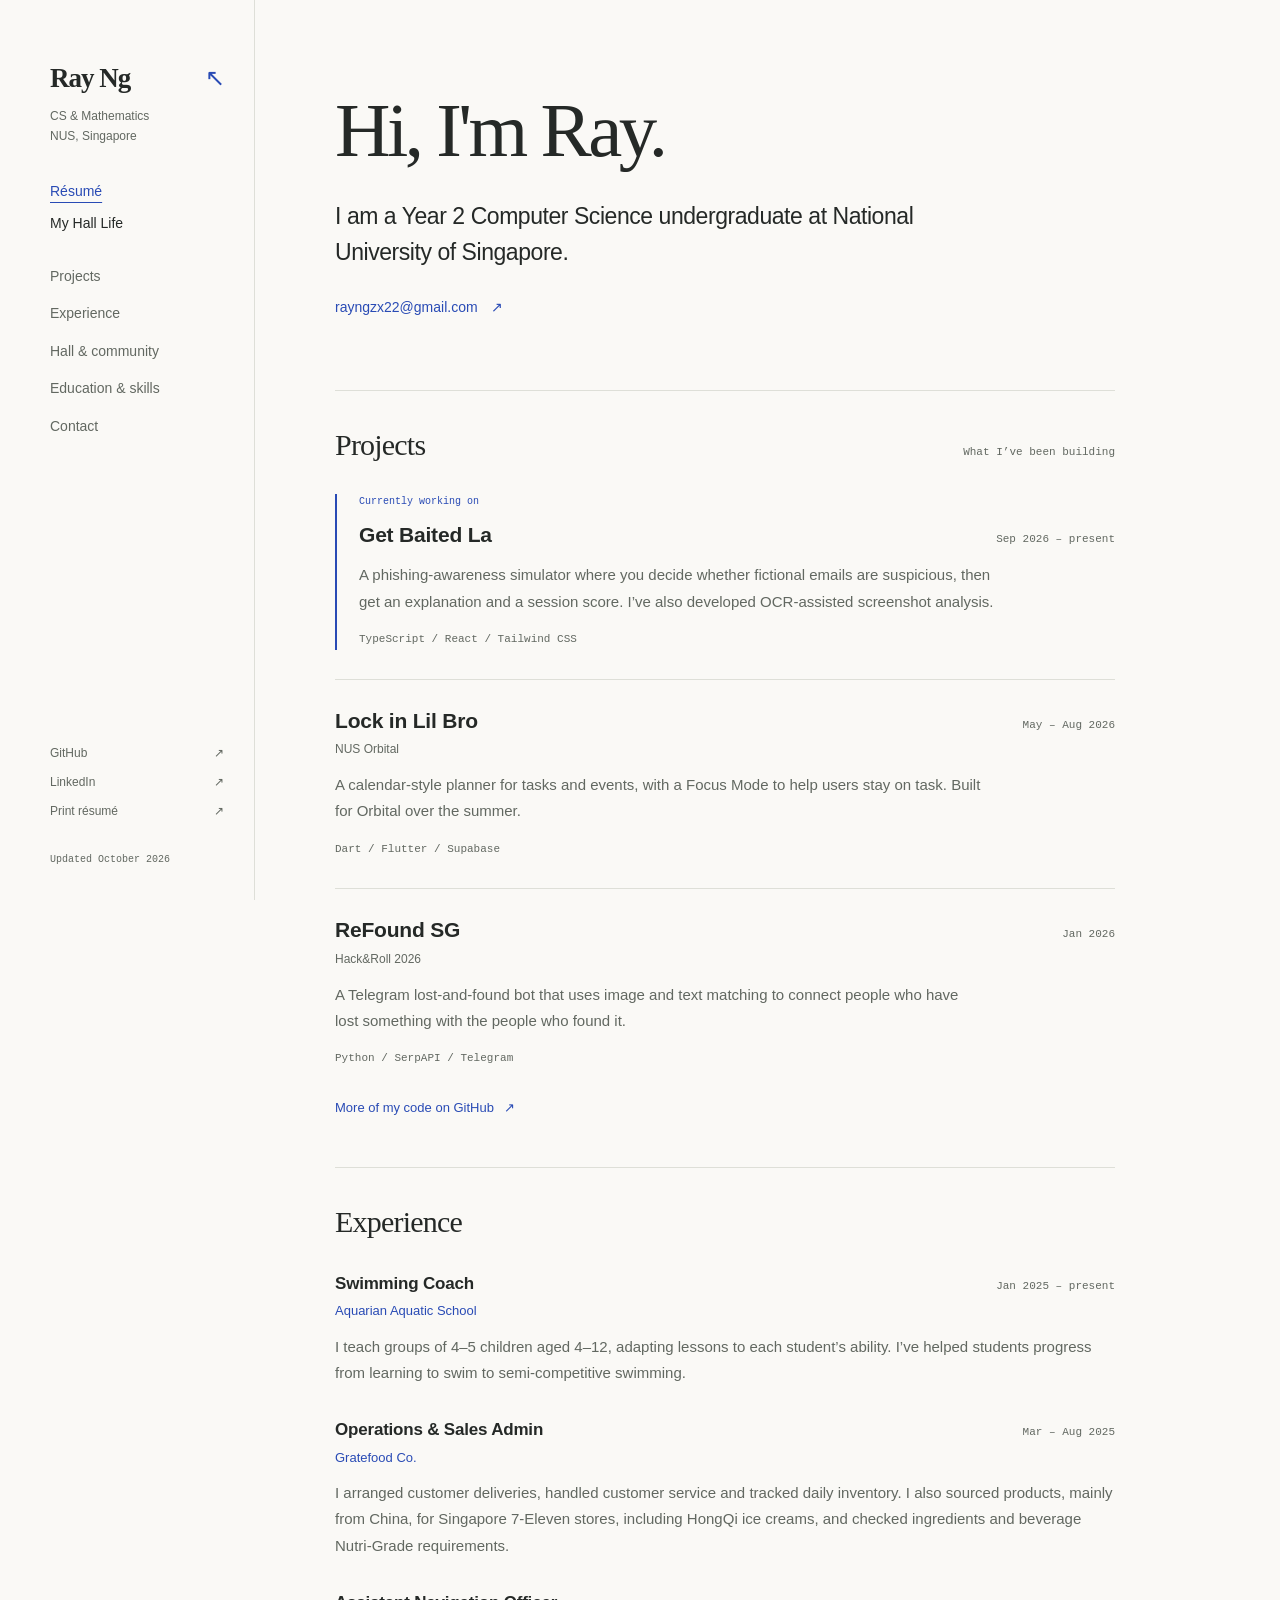
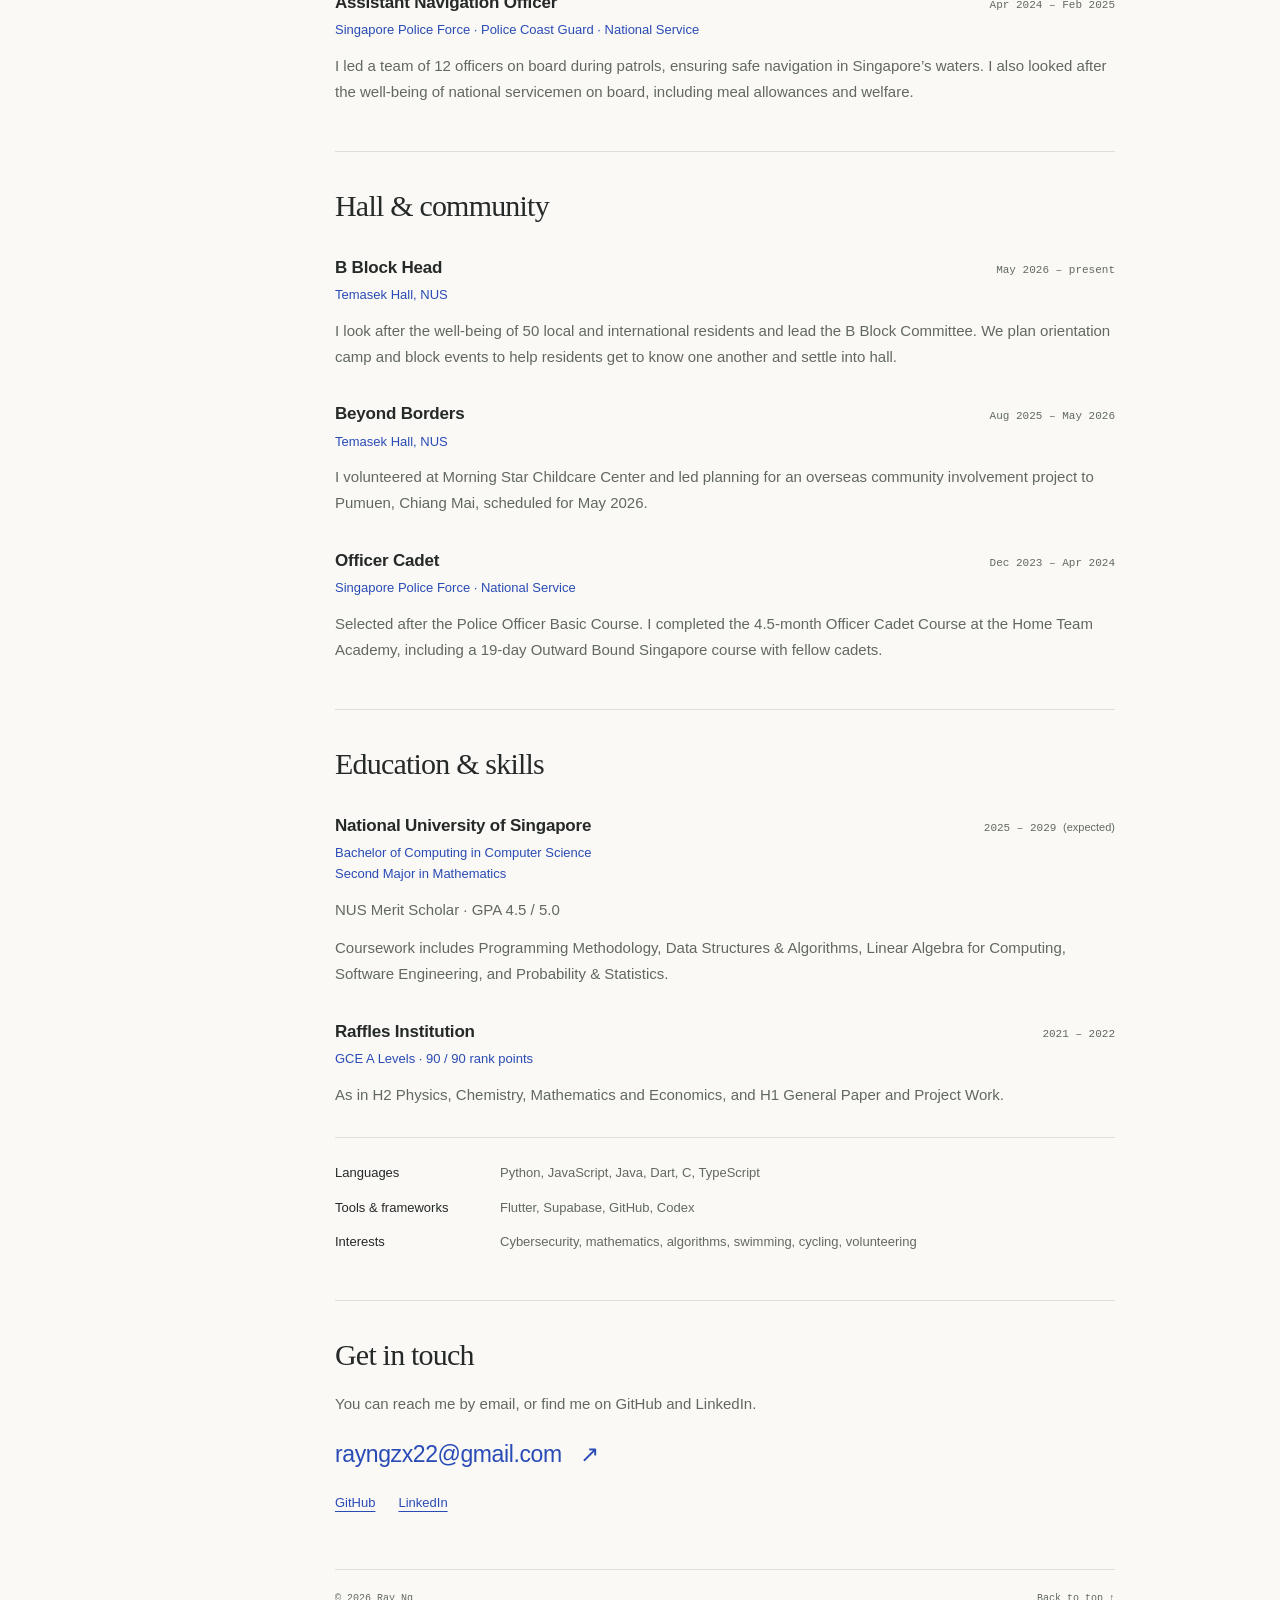
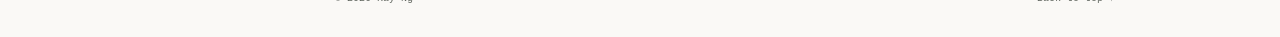
==== index.html @ e67c75c9 "Add My Hall Life photo album and page navigation" ====
<!doctype html>
<html lang="en-SG">
<head>
  <meta charset="utf-8">
  <meta name="viewport" content="width=device-width, initial-scale=1">
  <meta name="theme-color" content="#faf9f6">
  <meta name="description" content="Ray Ng, Year 2 Computer Science undergraduate at National University of Singapore. Projects, experience, and education.">
  <meta property="og:title" content="Ray Ng">
  <meta property="og:description" content="Year 2 Computer Science undergraduate at National University of Singapore. Projects, experience, and education.">
  <meta property="og:type" content="website">
  <meta property="og:url" content="https://rayyngg.github.io/">
  <link rel="canonical" href="https://rayyngg.github.io/">
  <title>Ray Ng</title>
  <link rel="icon" href="assets/favicon.svg" type="image/svg+xml">
  <link rel="stylesheet" href="styles.css">
  <script src="script.js" defer></script>
</head>
<body id="top">
  <a class="skip-link" href="#main">Skip to content</a>
  <div class="site-layout">
    <header class="sidebar">
      <a class="wordmark" href="#top" aria-label="Ray Ng, back to top">Ray Ng<span aria-hidden="true">↖</span></a>
      <p class="sidebar-note">CS & Mathematics<br>NUS, Singapore</p>
      <nav class="view-tabs" aria-label="Page navigation">
        <a href="index.html" aria-current="page">Résumé</a>
        <a href="hall-life.html">My Hall Life</a>
      </nav>
      <nav aria-label="Résumé sections">
        <a href="#projects">Projects</a>
        <a href="#experience">Experience</a>
        <a href="#community">Hall & community</a>
        <a href="#education">Education & skills</a>
        <a href="#contact">Contact</a>
      </nav>
      <div class="sidebar-bottom">
        <a href="https://github.com/rayyngg">GitHub <span aria-hidden="true">↗</span></a>
        <a href="https://www.linkedin.com/in/rayngg">LinkedIn <span aria-hidden="true">↗</span></a>
        <button type="button" class="print-button" hidden>Print résumé <span aria-hidden="true">↗</span></button>
        <p>Updated October 2026</p>
      </div>
    </header>

    <main id="main">
      <section class="intro" aria-labelledby="intro-title">
        <h1 id="intro-title">Hi, I'm Ray.</h1>
        <p class="intro-lead">I am a Year 2 Computer Science undergraduate at National University of Singapore.</p>
        <a class="intro-contact" href="mailto:rayngzx22@gmail.com">rayngzx22@gmail.com <span aria-hidden="true">↗</span></a>
      </section>

      <section id="projects" class="section" aria-labelledby="projects-title">
        <div class="section-heading"><h2 id="projects-title">Projects</h2><span class="margin-note">What I’ve been building</span></div>
        <article id="get-baited-la" class="project featured-project">
          <p class="project-status">Currently working on</p>
          <div class="item-heading"><h3>Get Baited La</h3><p class="date">Sep 2026 – present</p></div>
          <p>A phishing-awareness simulator where you decide whether fictional emails are suspicious, then get an explanation and a session score. I’ve also developed OCR-assisted screenshot analysis.</p>
          <p class="tools">TypeScript / React / Tailwind CSS</p>
        </article>
        <article class="project">
          <div class="item-heading"><h3>Lock in Lil Bro</h3><p class="date">May – Aug 2026</p></div>
          <p class="context">NUS Orbital</p>
          <p>A calendar-style planner for tasks and events, with a Focus Mode to help users stay on task. Built for Orbital over the summer.</p>
          <p class="tools">Dart / Flutter / Supabase</p>
        </article>
        <article class="project">
          <div class="item-heading"><h3>ReFound SG</h3><p class="date">Jan 2026</p></div>
          <p class="context">Hack&Roll 2026</p>
          <p>A Telegram lost-and-found bot that uses image and text matching to connect people who have lost something with the people who found it.</p>
          <p class="tools">Python / SerpAPI / Telegram</p>
        </article>
        <a class="section-link" href="https://github.com/rayyngg">More of my code on GitHub <span aria-hidden="true">↗</span></a>
      </section>

      <section id="experience" class="section" aria-labelledby="experience-title">
        <div class="section-heading"><h2 id="experience-title">Experience</h2></div>
        <article class="entry">
          <div class="item-heading"><h3>Swimming Coach</h3><p class="date">Jan 2025 – present</p></div>
          <p class="organisation">Aquarian Aquatic School</p>
          <p>I teach groups of 4–5 children aged 4–12, adapting lessons to each student’s ability. I’ve helped students progress from learning to swim to semi-competitive swimming.</p>
        </article>
        <article class="entry">
          <div class="item-heading"><h3>Operations & Sales Admin</h3><p class="date">Mar – Aug 2025</p></div>
          <p class="organisation">Gratefood Co.</p>
          <p>I arranged customer deliveries, handled customer service and tracked daily inventory. I also sourced products, mainly from China, for Singapore 7-Eleven stores, including HongQi ice creams, and checked ingredients and beverage Nutri-Grade requirements.</p>
        </article>
        <article class="entry">
          <div class="item-heading"><h3>Assistant Navigation Officer</h3><p class="date">Apr 2024 – Feb 2025</p></div>
          <p class="organisation">Singapore Police Force · Police Coast Guard · National Service</p>
          <p>I led a team of 12 officers on board during patrols, ensuring safe navigation in Singapore’s waters. I also looked after the well-being of national servicemen on board, including meal allowances and welfare.</p>
        </article>
      </section>

      <section id="community" class="section" aria-labelledby="community-title">
        <div class="section-heading"><h2 id="community-title">Hall & community</h2></div>
        <article class="entry">
          <div class="item-heading"><h3>B Block Head</h3><p class="date">May 2026 – present</p></div>
          <p class="organisation">Temasek Hall, NUS</p>
          <p>I look after the well-being of 50 local and international residents and lead the B Block Committee. We plan orientation camp and block events to help residents get to know one another and settle into hall.</p>
        </article>
        <article class="entry">
          <div class="item-heading"><h3>Beyond Borders</h3><p class="date">Aug 2025 – May 2026</p></div>
          <p class="organisation">Temasek Hall, NUS</p>
          <p>I volunteered at Morning Star Childcare Center and led planning for an overseas community involvement project to Pumuen, Chiang Mai, scheduled for May 2026.</p>
        </article>
        <article class="entry">
          <div class="item-heading"><h3>Officer Cadet</h3><p class="date">Dec 2023 – Apr 2024</p></div>
          <p class="organisation">Singapore Police Force · National Service</p>
          <p>Selected after the Police Officer Basic Course. I completed the 4.5-month Officer Cadet Course at the Home Team Academy, including a 19-day Outward Bound Singapore course with fellow cadets.</p>
        </article>
      </section>

      <section id="education" class="section" aria-labelledby="education-title">
        <div class="section-heading"><h2 id="education-title">Education & skills</h2></div>
        <article class="entry">
          <div class="item-heading"><h3>National University of Singapore</h3><p class="date">2025 – 2029 <span class="expected">(expected)</span></p></div>
          <p class="organisation">Bachelor of Computing in Computer Science<br>Second Major in Mathematics</p>
          <p>NUS Merit Scholar · GPA 4.5 / 5.0</p>
          <p class="coursework">Coursework includes Programming Methodology, Data Structures & Algorithms, Linear Algebra for Computing, Software Engineering, and Probability & Statistics.</p>
        </article>
        <article class="entry">
          <div class="item-heading"><h3>Raffles Institution</h3><p class="date">2021 – 2022</p></div>
          <p class="organisation">GCE A Levels · 90 / 90 rank points</p>
          <p>As in H2 Physics, Chemistry, Mathematics and Economics, and H1 General Paper and Project Work.</p>
        </article>
        <dl class="skills">
          <div><dt>Languages</dt><dd>Python, JavaScript, Java, Dart, C, TypeScript</dd></div>
          <div><dt>Tools & frameworks</dt><dd>Flutter, Supabase, GitHub, Codex</dd></div>
          <div><dt>Interests</dt><dd>Cybersecurity, mathematics, algorithms, swimming, cycling, volunteering</dd></div>
        </dl>
      </section>

      <section id="contact" class="section contact" aria-labelledby="contact-title">
        <h2 id="contact-title">Get in touch</h2>
        <p>You can reach me by email, or find me on GitHub and LinkedIn.</p>
        <a class="contact-email" href="mailto:rayngzx22@gmail.com">rayngzx22@gmail.com <span aria-hidden="true">↗</span></a>
        <div class="contact-links"><a href="https://github.com/rayyngg">GitHub</a><a href="https://www.linkedin.com/in/rayngg">LinkedIn</a></div>
      </section>
      <footer class="site-footer"><span>© 2026 Ray Ng</span><a href="#top">Back to top ↑</a></footer>
    </main>
  </div>
</body>
</html>
---- styles.css ----
:root {
  --paper: #faf9f6;
  --ink: #252927;
  --muted: #626861;
  --blue: #294bb5;
  --line: #dedfd8;
  --serif: Georgia, 'Times New Roman', serif;
  --sans: 'Segoe UI', Arial, sans-serif;
  --mono: Consolas, 'Courier New', monospace;
}

* { box-sizing: border-box; }
html { scroll-behavior: smooth; scroll-padding-top: 32px; }
body { margin: 0; background: var(--paper); color: var(--ink); font: 16px/1.75 var(--sans); -webkit-font-smoothing: antialiased; }
::selection { background: #dbe3fa; }
a { color: var(--blue); text-underline-offset: 4px; text-decoration-thickness: 1px; }
a:hover { text-decoration: underline; }
a:focus-visible, button:focus-visible { outline: 2px solid var(--blue); outline-offset: 5px; }
button { font: inherit; cursor: pointer; }
h1, h2, h3, p { margin: 0; }
p { color: var(--muted); }
.site-layout { width: min(1180px, calc(100% - 96px)); margin: 0 auto; display: grid; grid-template-columns: 205px minmax(0, 1fr); gap: 80px; }
.sidebar { position: sticky; top: 0; align-self: start; height: 100vh; min-height: 620px; padding: 62px 30px 32px 0; border-right: 1px solid var(--line); display: flex; flex-direction: column; }
.wordmark { display: flex; align-items: center; justify-content: space-between; color: var(--ink); font: 700 27px/1.2 var(--serif); letter-spacing: -1px; text-decoration: none; }
.wordmark span { font: 24px var(--sans); color: var(--blue); }
.sidebar-note { font-size: 12px; line-height: 1.65; margin-top: 13px; }
nav { display: grid; gap: 13px; margin-top: 57px; }
nav a { width: fit-content; font-size: 14px; color: var(--muted); text-decoration: none; }
nav a:hover { color: var(--blue); }
.view-tabs { margin-top: 32px; gap: 8px; }
.view-tabs a { color: var(--ink); }
.view-tabs a[aria-current="page"] { color: var(--blue); text-decoration: underline; text-underline-offset: 6px; }
.view-tabs + nav { margin-top: 28px; }
.sidebar-bottom { margin-top: auto; padding-top: 40px; display: grid; gap: 8px; }
.sidebar-bottom a, .print-button { display: flex; justify-content: space-between; width: 100%; text-align: left; font-size: 12px; color: var(--muted); text-decoration: none; }
.sidebar-bottom a:hover, .print-button:hover { color: var(--blue); }
.print-button { background: none; border: 0; padding: 0; line-height: inherit; }
.print-button[hidden] { display: none; }
.sidebar-bottom p { margin-top: 22px; font: 10px/1.6 var(--mono); }
main { min-width: 0; max-width: 780px; }
.intro { padding: 65px 0 69px; }
.intro-label { font: 11px/1.6 var(--mono); color: var(--muted); letter-spacing: .4px; }
h1 { font: 400 clamp(54px, 6vw, 78px)/1.12 var(--serif); letter-spacing: -3.5px; margin: 23px 0 25px; }
.intro-lead { color: var(--ink); font-size: 23px; line-height: 1.55; letter-spacing: -.45px; max-width: 650px; }
.intro > p:not(.intro-label):not(.intro-lead) { max-width: 610px; margin-top: 18px; }
.intro-contact { display: inline-block; margin-top: 25px; font-size: 14px; text-decoration: none; }
.intro-contact span { margin-left: 9px; }
.section { border-top: 1px solid var(--line); padding: 35px 0 46px; }
.section-heading { display: flex; align-items: baseline; justify-content: space-between; gap: 20px; margin-bottom: 30px; }
h2 { font: 400 30px/1.25 var(--serif); letter-spacing: -.8px; }
.margin-note { font: 11px/1.6 var(--mono); color: var(--muted); }
h3 { font-size: 17px; font-weight: 600; line-height: 1.5; letter-spacing: -.2px; }
.item-heading { display: flex; justify-content: space-between; align-items: baseline; gap: 12px 24px; }
.date { flex-shrink: 0; font: 11px/1.7 var(--mono); color: var(--muted); }
.project + .project { margin-top: 29px; padding-top: 25px; border-top: 1px solid var(--line); }
.project h3 { font-size: 21px; }
.project > p:not(.context):not(.tools):not(.project-status) { font-size: 15px; margin-top: 12px; max-width: 650px; }
.featured-project { border-left: 2px solid var(--blue); padding-left: 22px; }
.project-status { color: var(--blue); font: 10px/1.6 var(--mono); margin-bottom: 9px; }
.context { font-size: 12px; margin-top: 3px; }
.tools { margin-top: 15px; font: 11px/1.8 var(--mono); color: var(--muted); }
.section-link { display: inline-block; font-size: 13px; margin-top: 28px; text-decoration: none; }
.section-link span { margin-left: 6px; }
.entry + .entry { margin-top: 31px; }
.organisation { font-size: 13px; color: var(--blue); margin-top: 4px; line-height: 1.65; }
.entry > p:not(.organisation) { margin-top: 12px; font-size: 15px; }
.entry .coursework { font-size: 13px; }
.expected { font-family: var(--sans); }
.skills { border-top: 1px solid var(--line); padding-top: 24px; margin: 29px 0 0; font-size: 13px; }
.skills > div { display: grid; grid-template-columns: 150px minmax(0, 1fr); gap: 15px; }
.skills > div + div { margin-top: 12px; }
.skills dt { color: var(--ink); }
.skills dd { color: var(--muted); margin: 0; }
.contact { padding-bottom: 54px; }
.contact > p { margin-top: 17px; font-size: 15px; }
.contact-email { display: inline-block; font-size: clamp(17px, 2.4vw, 23px); margin-top: 17px; text-decoration: none; letter-spacing: -.4px; }
.contact-email span { margin-left: 12px; }
.contact-links { display: flex; gap: 23px; margin-top: 18px; font-size: 13px; }
.site-footer { display: flex; justify-content: space-between; gap: 15px; border-top: 1px solid var(--line); padding: 20px 0 30px; font: 10px/1.7 var(--mono); color: var(--muted); }
.site-footer a { color: var(--muted); text-decoration: none; }
.skip-link { position: fixed; top: -100px; left: 16px; z-index: 10; padding: 10px 16px; background: var(--blue); color: white; }
.skip-link:focus { top: 16px; }

/* Hall album: images keep their full composition, including portraits. */
.hall-intro { padding: 65px 0 36px; }
.hall-intro h1 { font-size: clamp(42px, 5vw, 64px); letter-spacing: -2px; margin: 16px 0 23px; }
.hall-intro p { font-size: 17px; line-height: 1.85; max-width: 740px; }
.hall-gallery { padding-bottom: 44px; }
.hall-gallery:focus-visible { outline: 2px solid var(--blue); outline-offset: 8px; }
.gallery-heading { border-top: 1px solid var(--line); padding-top: 24px; margin-bottom: 20px; display: flex; align-items: center; justify-content: space-between; gap: 16px; }
.gallery-heading h2 { font-size: 24px; }
.gallery-controls { display: flex; align-items: center; gap: 14px; }
.gallery-controls[hidden], .hall-thumbnails[hidden], .gallery-hint[hidden] { display: none; }
.gallery-controls button { border: 1px solid var(--line); background: transparent; color: var(--blue); width: 40px; height: 40px; line-height: 1; font-size: 20px; }
.gallery-controls button:hover { background: #e9edf9; border-color: var(--blue); }
.gallery-counter { font: 12px/1.5 var(--mono); color: var(--muted); min-width: 40px; text-align: center; }
.hall-slide { margin: 0; }
.hall-slide[hidden] { display: none; }
.hall-slide + .hall-slide { margin-top: 30px; }
.hall-slide[hidden] + .hall-slide { margin-top: 0; }
.hall-photo-frame { width: 100%; aspect-ratio: 3 / 2; background: #eeede8; }
.hall-photo-frame img { display: block; width: 100%; height: 100%; object-fit: contain; }
.hall-slide figcaption { padding: 22px 0 0; }
.hall-slide figcaption h3 { font-size: 19px; }
.hall-slide figcaption p { margin-top: 10px; font-size: 15px; line-height: 1.85; }
.hall-thumbnails { display: grid; grid-template-columns: repeat(9, minmax(0, 1fr)); gap: 8px; margin-top: 27px; }
.hall-thumbnail { border: 2px solid transparent; padding: 3px; background: none; min-width: 0; color: var(--muted); }
.hall-thumbnail img { display: block; width: 100%; aspect-ratio: 1; object-fit: cover; }
.hall-thumbnail span { display: block; font: 10px/1.5 var(--mono); margin-top: 5px; }
.hall-thumbnail[aria-pressed="true"] { border-color: var(--blue); color: var(--blue); }
.hall-thumbnail:hover { background: #e9edf9; }
.gallery-hint { font-size: 11px; margin-top: 12px; }

@media (min-width: 1500px) {
  .site-layout { gap: 95px; }
  .intro { padding-top: 85px; }
  .sidebar { padding-top: 82px; }
}
@media (max-width: 1100px) {
  .site-layout { width: calc(100% - 64px); grid-template-columns: 175px minmax(0, 1fr); gap: 45px; }
  .sidebar { padding-right: 22px; }
  .item-heading { flex-wrap: wrap; gap: 2px 20px; }
}
@media (max-width: 760px) {
  html { scroll-padding-top: 20px; }
  .site-layout { display: block; width: calc(100% - 48px); }
  .sidebar { position: static; height: auto; min-height: 0; border: 0; border-bottom: 1px solid var(--line); padding: 25px 0 19px; display: block; }
  .wordmark { width: fit-content; gap: 18px; font-size: 25px; }
  .sidebar-note { display: none; }
  nav { display: flex; flex-wrap: wrap; gap: 7px 22px; margin-top: 20px; }
  nav a { font-size: 12px; }
  .view-tabs { margin-top: 19px; gap: 24px; }
  .view-tabs a { font-size: 14px; }
  .view-tabs + nav { margin-top: 16px; }
  .sidebar-bottom { display: none; }
  .intro { padding: 42px 0 46px; }
  h1 { font-size: 61px; margin-top: 18px; margin-bottom: 23px; }
  .intro-lead { font-size: 21px; max-width: 560px; }
  .intro > p:not(.intro-label):not(.intro-lead) { font-size: 15px; }
  .section { padding: 29px 0 36px; }
  .section-heading { margin-bottom: 25px; }
  h2 { font-size: 28px; }
  .margin-note { font-size: 10px; }
  .item-heading { flex-wrap: wrap; gap: 3px 20px; }
  .featured-project { padding-left: 18px; }
  .contact { padding-bottom: 38px; }
  .hall-intro { padding: 34px 0 30px; }
  .hall-intro h1 { margin-top: 0; }
  .hall-intro p { font-size: 15px; }
  .hall-thumbnails { grid-template-columns: repeat(5, minmax(0, 1fr)); gap: 8px; }
}
@media (max-width: 420px) {
  .site-layout { width: calc(100% - 40px); }
  nav { gap: 7px 18px; }
  h1 { font-size: 54px; letter-spacing: -2.5px; }
  .intro-lead { font-size: 20px; }
  .margin-note { display: none; }
  .item-heading { display: block; }
  .date { margin-top: 4px; }
  .skills > div { grid-template-columns: 1fr; gap: 2px; }
  .site-footer { font-size: 9px; }
  .gallery-heading h2 { font-size: 21px; }
  .gallery-controls { gap: 8px; }
  .gallery-controls button { width: 36px; height: 36px; }
  .gallery-counter { min-width: 34px; font-size: 11px; }
}
@media (prefers-reduced-motion: reduce) {
  html { scroll-behavior: auto; }
}
@media print {
  @page { margin: 16mm; }
  body { background: white; color: #111; font-size: 10pt; line-height: 1.5; }
  .site-layout { display: block; width: 100%; }
  main { max-width: none; }
  .sidebar, .skip-link, .intro-contact, .section-link, .site-footer, .margin-note { display: none; }
  .intro { padding: 0 0 20px; }
  h1 { font-size: 36pt; margin: 10px 0 14px; }
  .intro-lead { font-size: 14pt; }
  .intro > p:not(.intro-label):not(.intro-lead) { margin-top: 10px; }
  .section { padding: 20px 0; }
  .section-heading { margin-bottom: 17px; }
  h2 { font-size: 20pt; }
  h3, .project h3 { font-size: 12pt; }
  .item-heading { display: flex; flex-wrap: wrap; gap: 3px 15px; }
  .date, .tools { font-size: 8pt; }
  .project, .entry, .skills, .contact { break-inside: avoid; }
  .project > p:not(.context):not(.tools):not(.project-status), .entry > p:not(.organisation) { font-size: 10pt; }
  .entry + .entry { margin-top: 21px; }
  .project + .project { margin-top: 18px; padding-top: 18px; }
  .contact-email { font-size: 13pt; }
  .contact-links a::after { content: ' (' attr(href) ')'; }
  a, .organisation { color: #222; }
  .hall-intro { padding: 0 0 20px; }
  .hall-intro h1 { font-size: 30pt; }
  .hall-intro p { font-size: 10pt; }
  .gallery-controls, .hall-thumbnails, .gallery-hint { display: none; }
  .hall-slide, .hall-slide[hidden] { display: block; margin: 0 0 25px; break-inside: avoid; }
  .hall-slide[hidden] + .hall-slide { margin-top: 0; }
  .hall-photo-frame { height: 85mm; aspect-ratio: auto; }
  .hall-slide figcaption p { font-size: 10pt; }
}
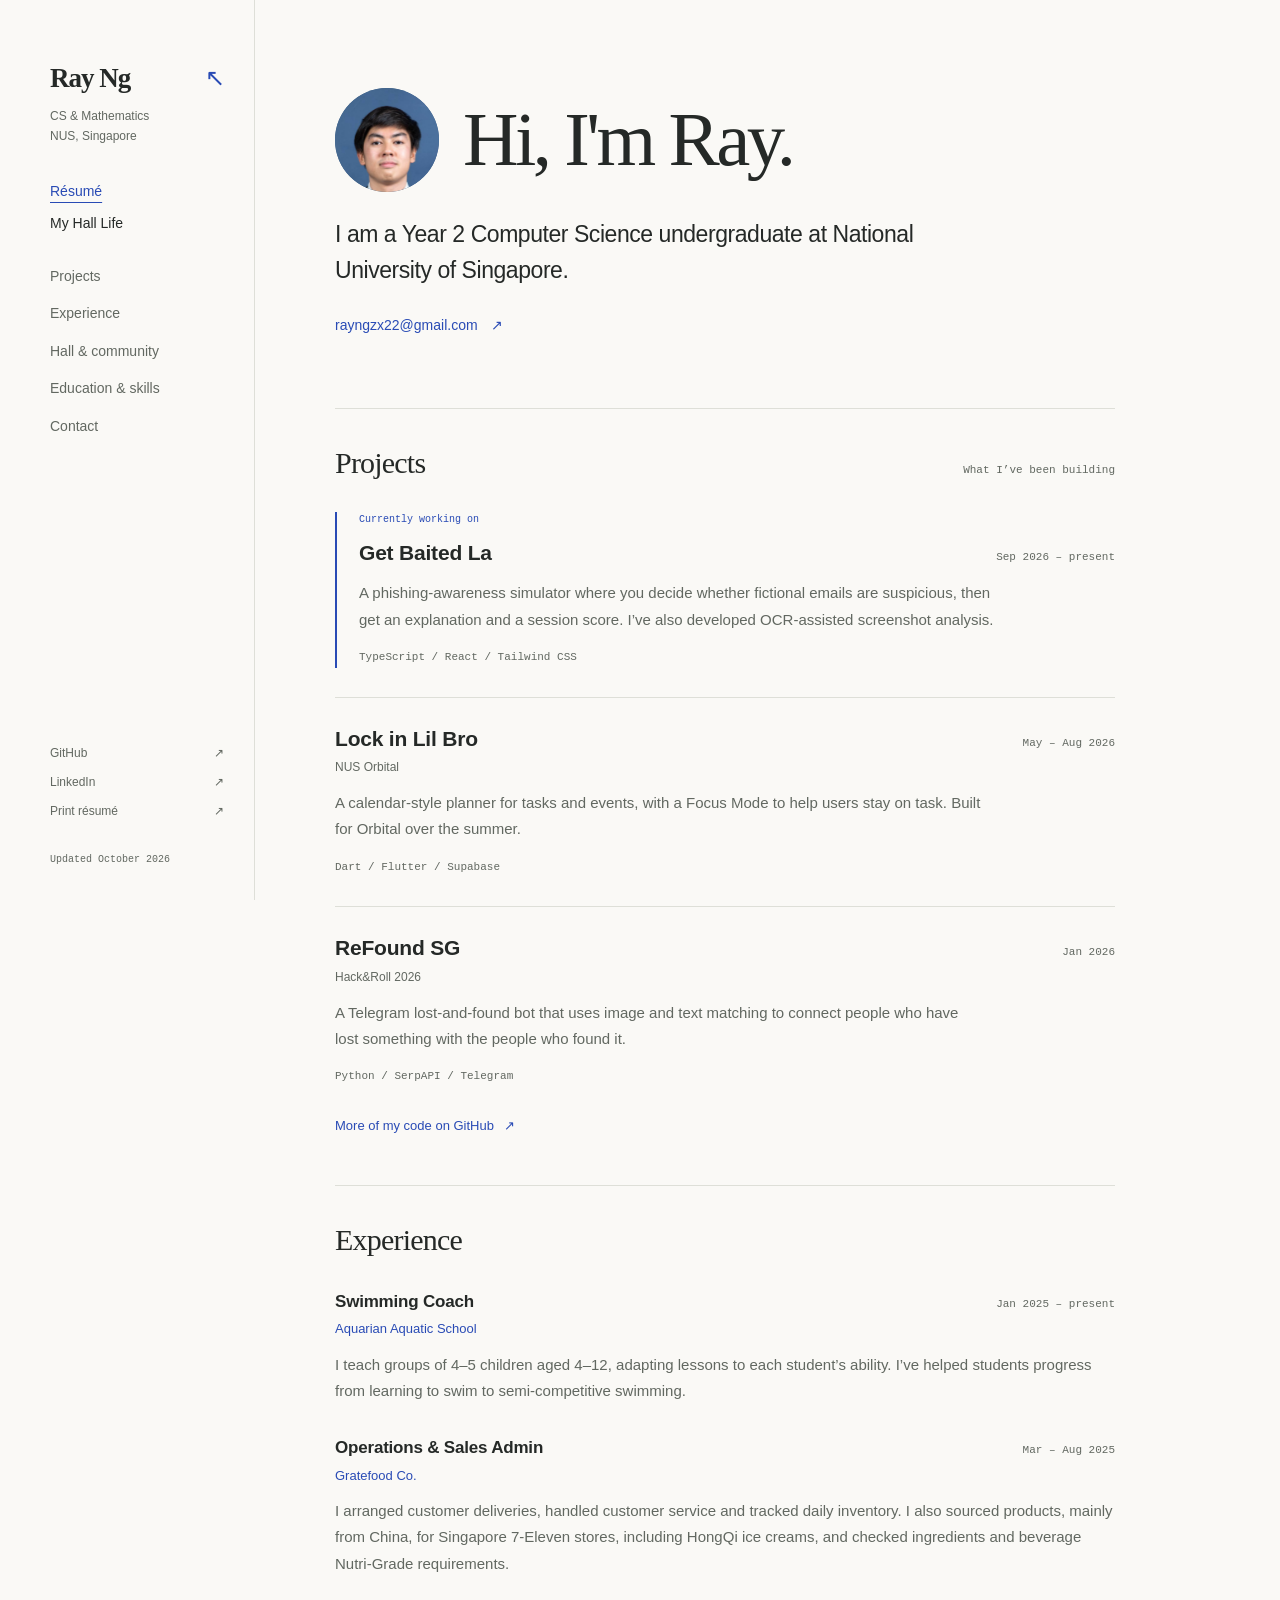
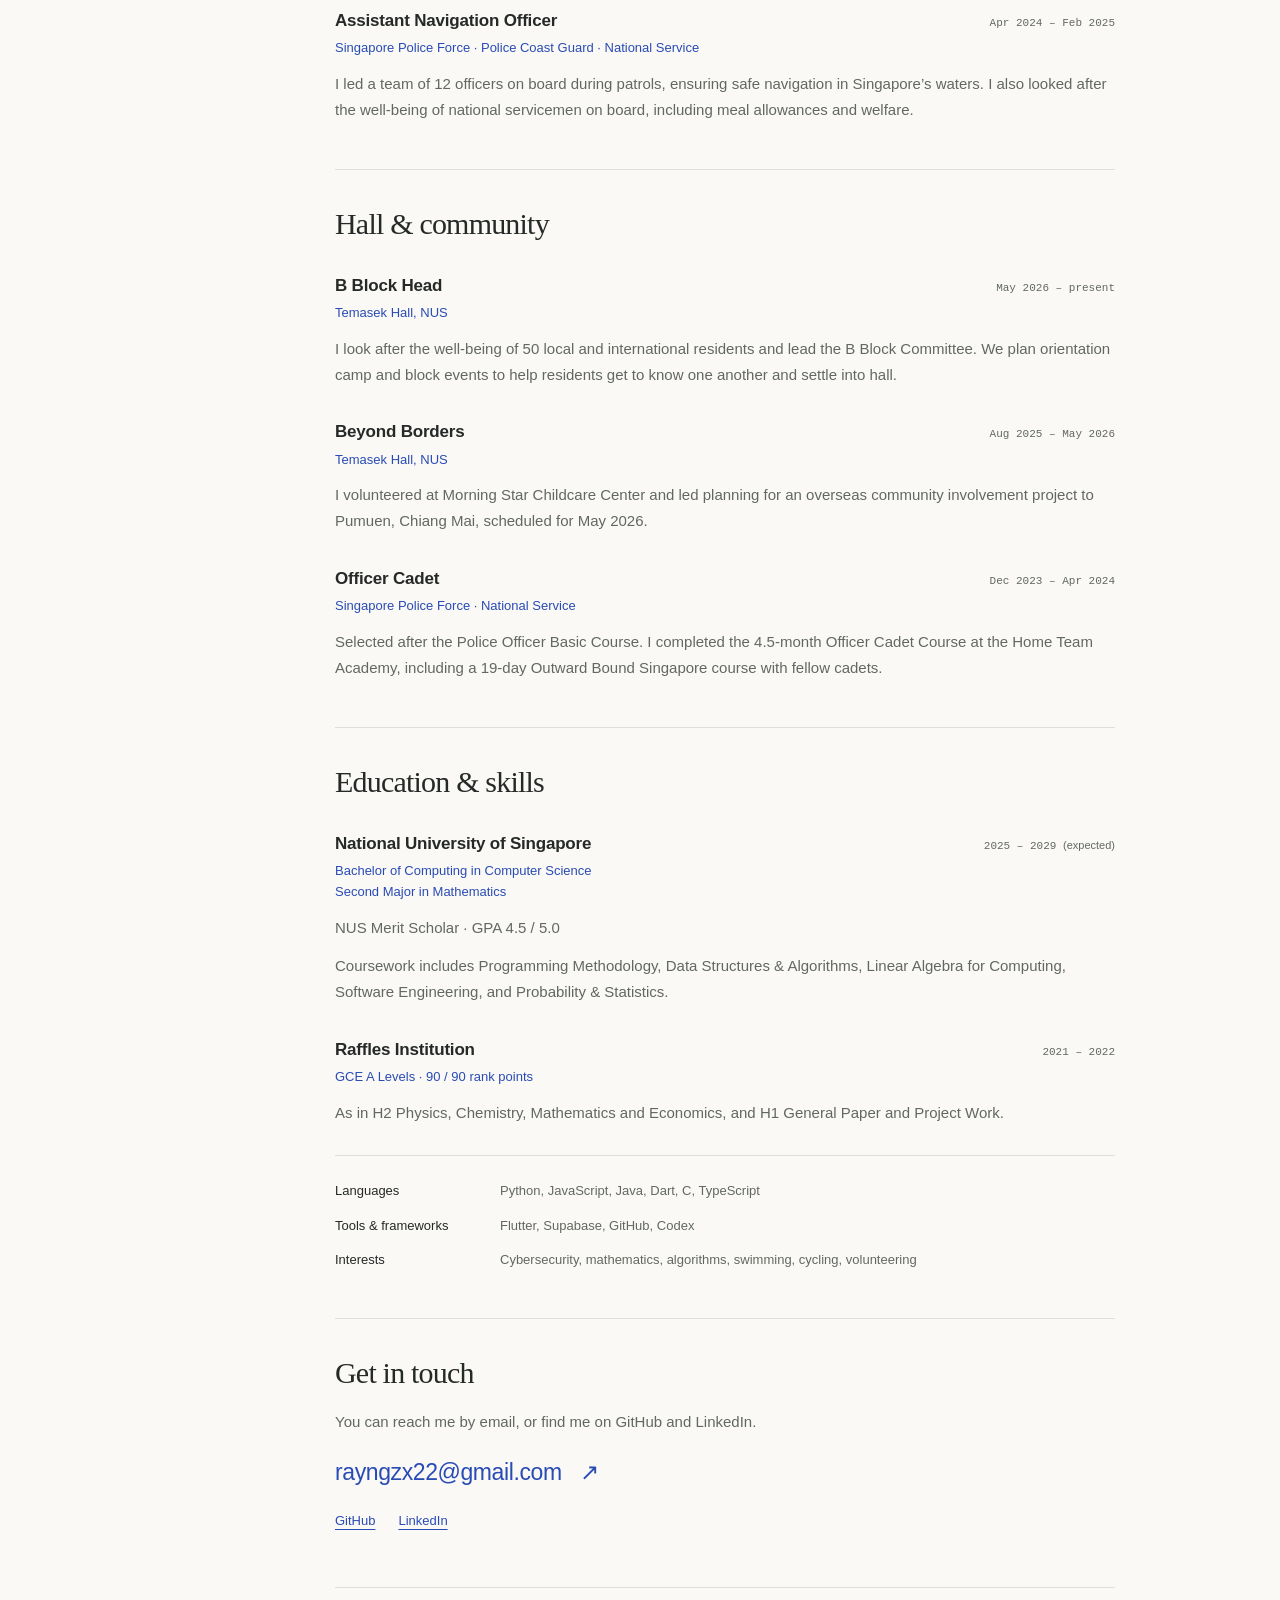
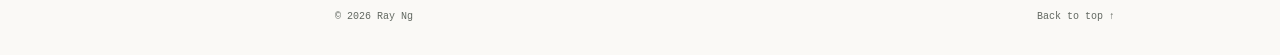
==== commit 0d005b4e: "Add circular profile headshot beside homepage greeting" ====
--- a/index.html
+++ b/index.html
@@ -42,7 +42,10 @@
 
     <main id="main">
       <section class="intro" aria-labelledby="intro-title">
-        <h1 id="intro-title">Hi, I'm Ray.</h1>
+        <div class="intro-heading">
+          <span class="profile-icon"><img src="assets/profile.jpg" alt="Headshot of Ray" width="853" height="1280" fetchpriority="high" decoding="async"></span>
+          <h1 id="intro-title">Hi, I'm Ray.</h1>
+        </div>
         <p class="intro-lead">I am a Year 2 Computer Science undergraduate at National University of Singapore.</p>
         <a class="intro-contact" href="mailto:rayngzx22@gmail.com">rayngzx22@gmail.com <span aria-hidden="true">↗</span></a>
       </section>
--- a/styles.css
+++ b/styles.css
@@ -41,6 +41,10 @@
 .intro { padding: 65px 0 69px; }
 .intro-label { font: 11px/1.6 var(--mono); color: var(--muted); letter-spacing: .4px; }
 h1 { font: 400 clamp(54px, 6vw, 78px)/1.12 var(--serif); letter-spacing: -3.5px; margin: 23px 0 25px; }
+.intro-heading { display: flex; align-items: center; gap: 24px; margin: 23px 0 25px; }
+.intro-heading h1 { margin: 0; }
+.profile-icon { display: block; flex: 0 0 104px; width: 104px; height: 104px; overflow: hidden; border-radius: 50%; background: #3e6286; }
+.profile-icon img { display: block; width: 100%; height: 100%; object-fit: cover; object-position: center top; transform: scale(1.7); transform-origin: 50% 20%; }
 .intro-lead { color: var(--ink); font-size: 23px; line-height: 1.55; letter-spacing: -.45px; max-width: 650px; }
 .intro > p:not(.intro-label):not(.intro-lead) { max-width: 610px; margin-top: 18px; }
 .intro-contact { display: inline-block; margin-top: 25px; font-size: 14px; text-decoration: none; }
@@ -135,6 +139,9 @@
   .sidebar-bottom { display: none; }
   .intro { padding: 42px 0 46px; }
   h1 { font-size: 61px; margin-top: 18px; margin-bottom: 23px; }
+  .intro-heading { gap: 18px; margin-top: 18px; margin-bottom: 23px; }
+  .intro-heading h1 { font-size: clamp(32px, 6.7vw, 50px); letter-spacing: -1.5px; }
+  .profile-icon { flex-basis: 76px; width: 76px; height: 76px; }
   .intro-lead { font-size: 21px; max-width: 560px; }
   .intro > p:not(.intro-label):not(.intro-lead) { font-size: 15px; }
   .section { padding: 29px 0 36px; }
@@ -153,6 +160,9 @@
   .site-layout { width: calc(100% - 40px); }
   nav { gap: 7px 18px; }
   h1 { font-size: 54px; letter-spacing: -2.5px; }
+  .intro-heading { gap: 12px; }
+  .intro-heading h1 { font-size: clamp(30px, 9vw, 38px); }
+  .profile-icon { flex-basis: 56px; width: 56px; height: 56px; }
   .intro-lead { font-size: 20px; }
   .margin-note { display: none; }
   .item-heading { display: block; }
@@ -175,6 +185,9 @@
   .sidebar, .skip-link, .intro-contact, .section-link, .site-footer, .margin-note { display: none; }
   .intro { padding: 0 0 20px; }
   h1 { font-size: 36pt; margin: 10px 0 14px; }
+  .intro-heading { margin: 10px 0 14px; gap: 16px; }
+  .intro-heading h1 { font-size: 36pt; }
+  .profile-icon { flex-basis: 64px; width: 64px; height: 64px; }
   .intro-lead { font-size: 14pt; }
   .intro > p:not(.intro-label):not(.intro-lead) { margin-top: 10px; }
   .section { padding: 20px 0; }
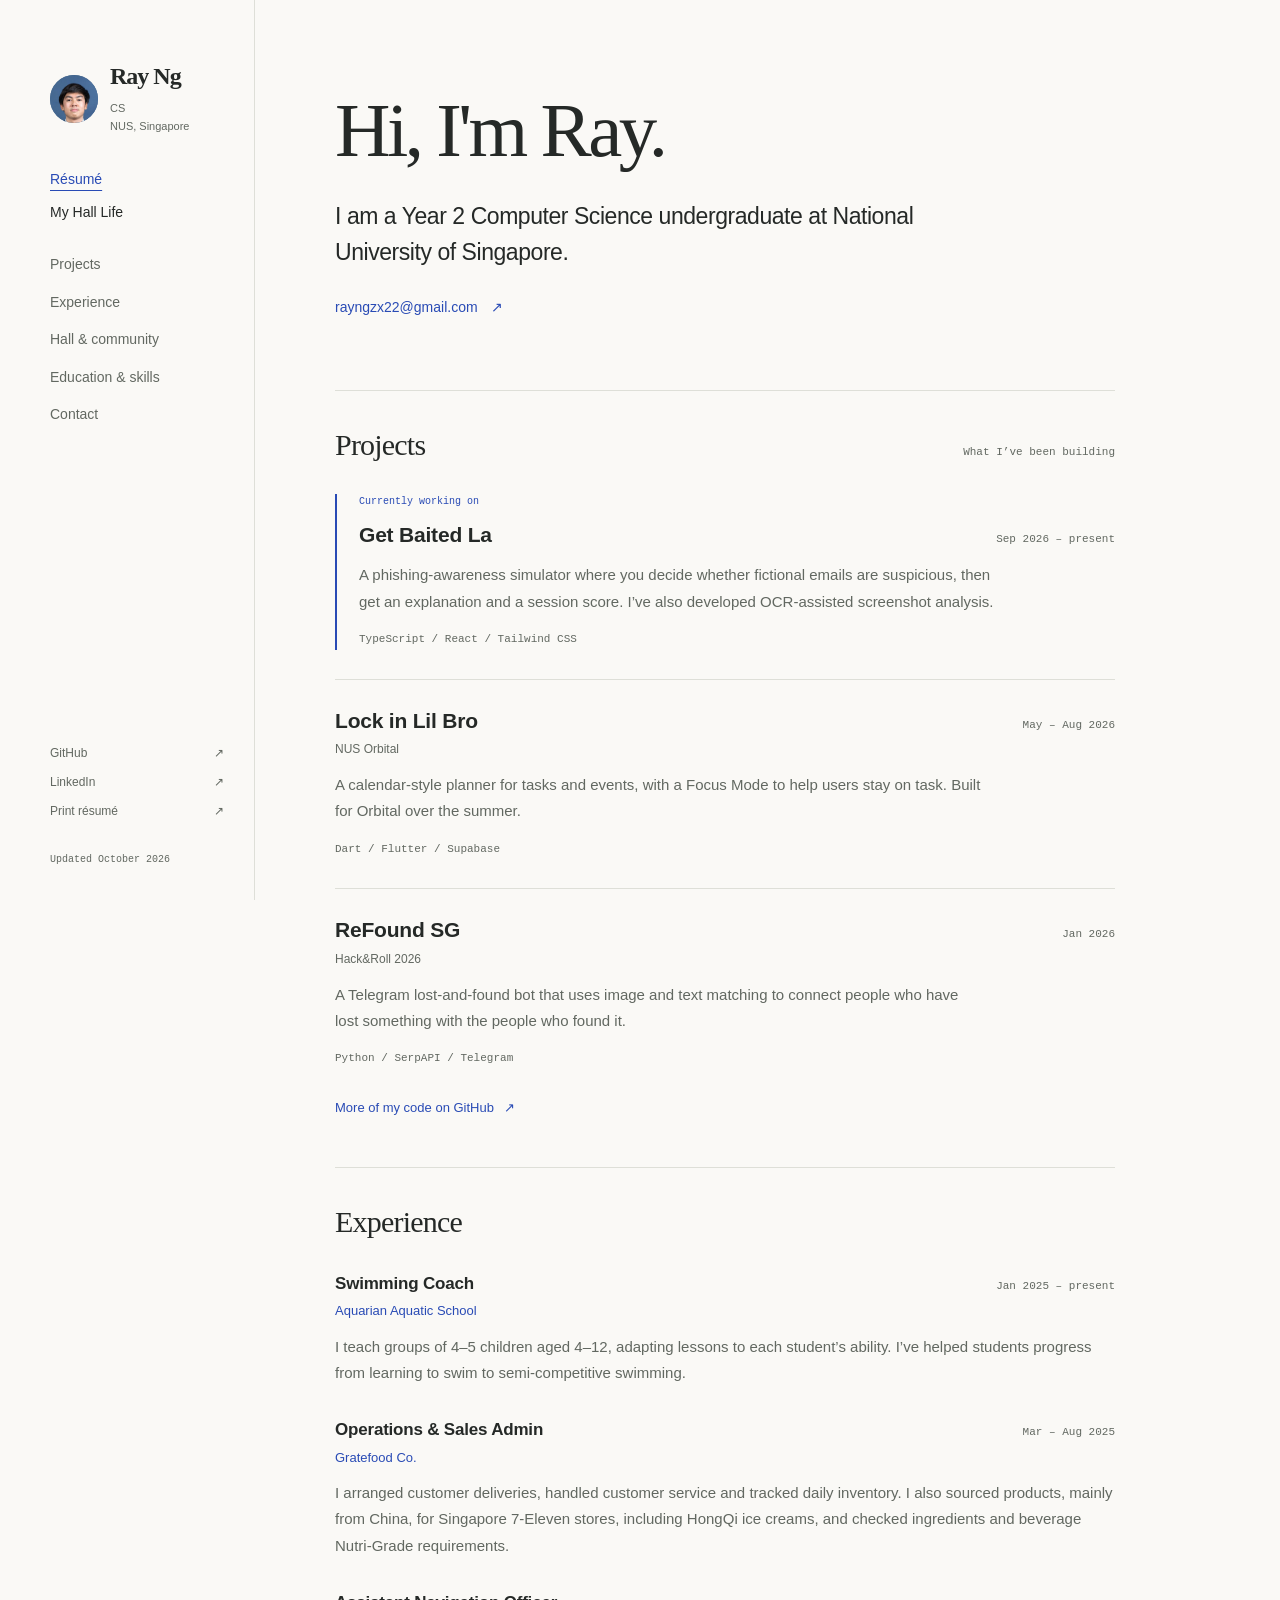
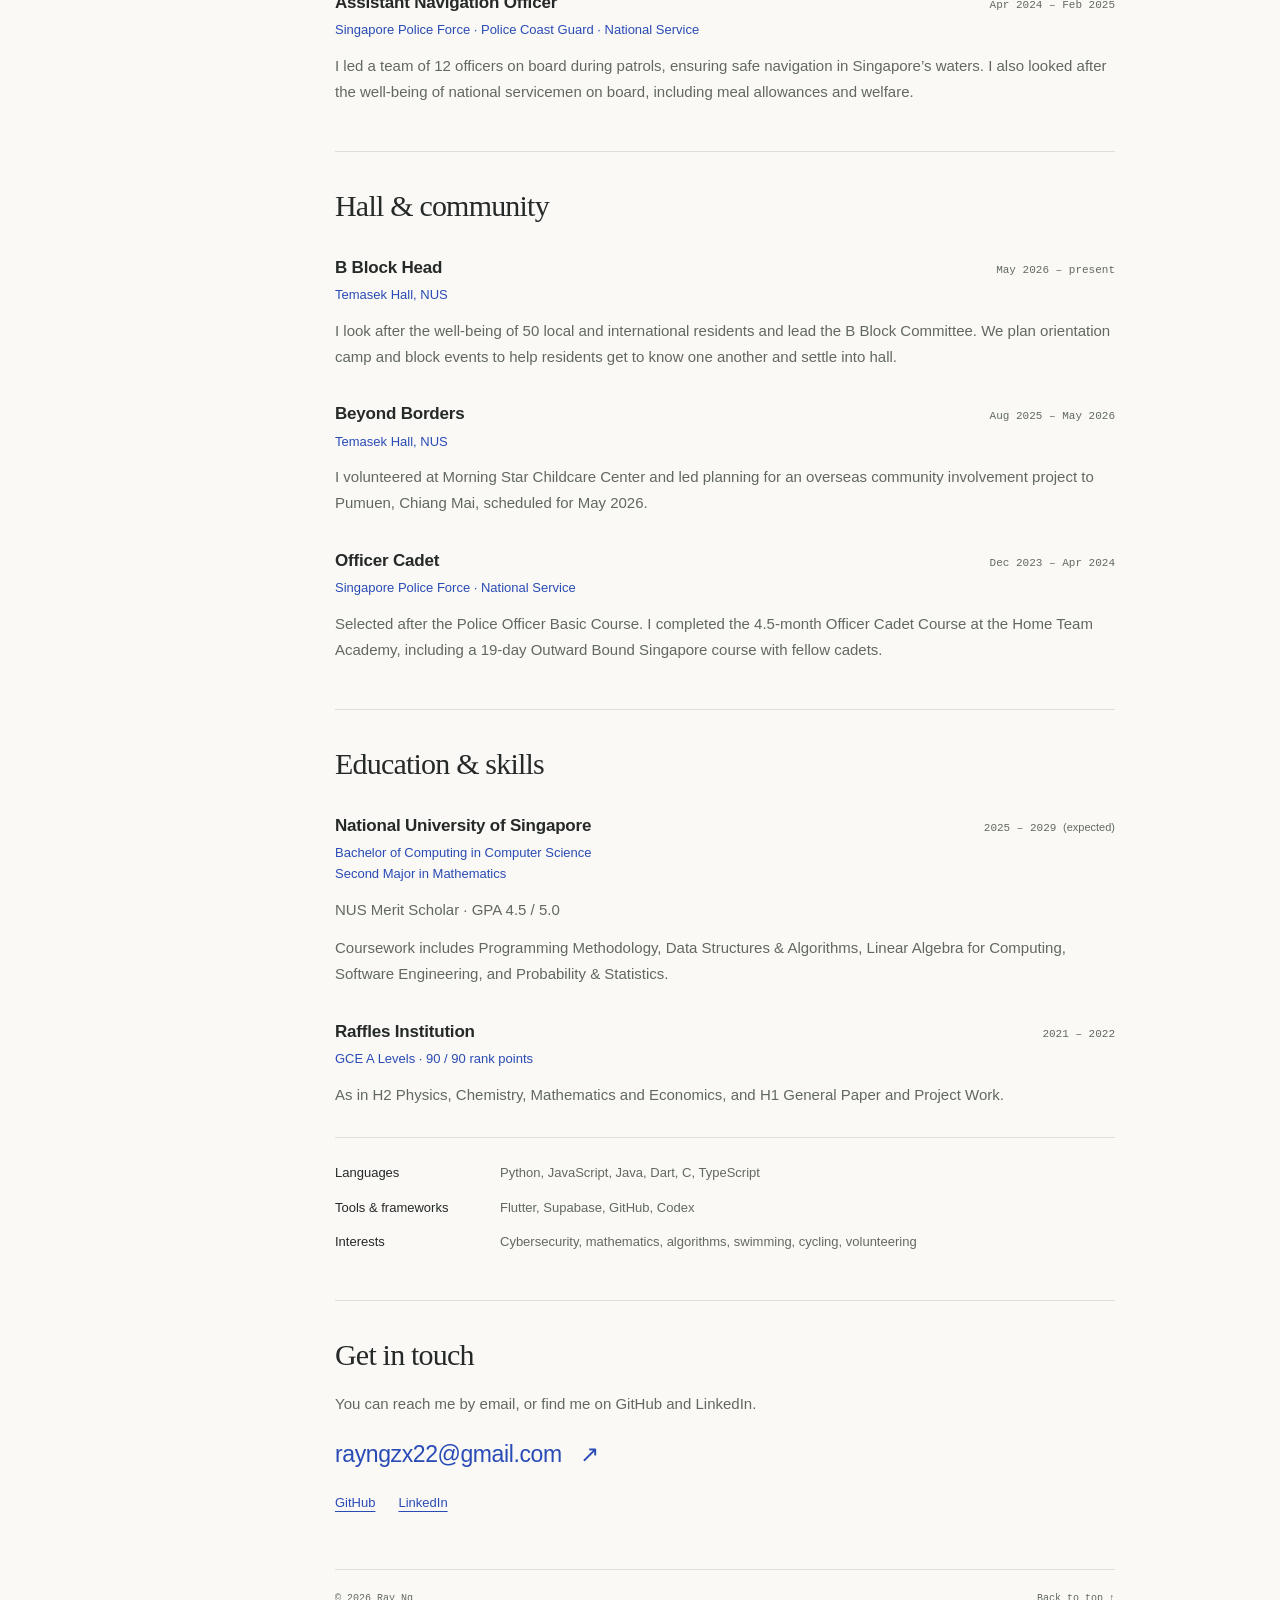
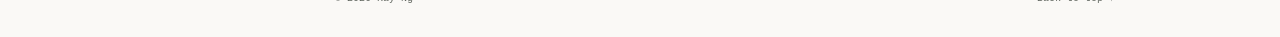
==== commit 7254b7e0: "Move profile headshot to sidebar and shorten course label" ====
--- a/index.html
+++ b/index.html
@@ -12,15 +12,20 @@
   <link rel="canonical" href="https://rayyngg.github.io/">
   <title>Ray Ng</title>
   <link rel="icon" href="assets/favicon.svg" type="image/svg+xml">
-  <link rel="stylesheet" href="styles.css">
+  <link rel="stylesheet" href="styles.css?v=20261029-sidebar-photo">
   <script src="script.js" defer></script>
 </head>
 <body id="top">
   <a class="skip-link" href="#main">Skip to content</a>
   <div class="site-layout">
     <header class="sidebar">
-      <a class="wordmark" href="#top" aria-label="Ray Ng, back to top">Ray Ng<span aria-hidden="true">↖</span></a>
-      <p class="sidebar-note">CS & Mathematics<br>NUS, Singapore</p>
+      <div class="sidebar-profile">
+        <span class="profile-icon"><img src="assets/profile.jpg" alt="Headshot of Ray" width="853" height="1280" fetchpriority="high" decoding="async"></span>
+        <div class="sidebar-identity">
+          <a class="wordmark" href="#top" aria-label="Ray Ng, back to top">Ray Ng</a>
+          <p class="sidebar-note">CS<br>NUS, Singapore</p>
+        </div>
+      </div>
       <nav class="view-tabs" aria-label="Page navigation">
         <a href="index.html" aria-current="page">Résumé</a>
         <a href="hall-life.html">My Hall Life</a>
@@ -42,10 +47,7 @@
 
     <main id="main">
       <section class="intro" aria-labelledby="intro-title">
-        <div class="intro-heading">
-          <span class="profile-icon"><img src="assets/profile.jpg" alt="Headshot of Ray" width="853" height="1280" fetchpriority="high" decoding="async"></span>
-          <h1 id="intro-title">Hi, I'm Ray.</h1>
-        </div>
+        <h1 id="intro-title">Hi, I'm Ray.</h1>
         <p class="intro-lead">I am a Year 2 Computer Science undergraduate at National University of Singapore.</p>
         <a class="intro-contact" href="mailto:rayngzx22@gmail.com">rayngzx22@gmail.com <span aria-hidden="true">↗</span></a>
       </section>
--- a/styles.css
+++ b/styles.css
@@ -21,9 +21,10 @@
 p { color: var(--muted); }
 .site-layout { width: min(1180px, calc(100% - 96px)); margin: 0 auto; display: grid; grid-template-columns: 205px minmax(0, 1fr); gap: 80px; }
 .sidebar { position: sticky; top: 0; align-self: start; height: 100vh; min-height: 620px; padding: 62px 30px 32px 0; border-right: 1px solid var(--line); display: flex; flex-direction: column; }
-.wordmark { display: flex; align-items: center; justify-content: space-between; color: var(--ink); font: 700 27px/1.2 var(--serif); letter-spacing: -1px; text-decoration: none; }
-.wordmark span { font: 24px var(--sans); color: var(--blue); }
-.sidebar-note { font-size: 12px; line-height: 1.65; margin-top: 13px; }
+.sidebar-profile { display: flex; align-items: center; gap: 12px; }
+.sidebar-identity { min-width: 0; }
+.wordmark { display: inline-block; color: var(--ink); font: 700 24px/1.2 var(--serif); letter-spacing: -1px; text-decoration: none; }
+.sidebar-note { font-size: 11px; line-height: 1.65; margin-top: 6px; }
 nav { display: grid; gap: 13px; margin-top: 57px; }
 nav a { width: fit-content; font-size: 14px; color: var(--muted); text-decoration: none; }
 nav a:hover { color: var(--blue); }
@@ -41,9 +42,7 @@
 .intro { padding: 65px 0 69px; }
 .intro-label { font: 11px/1.6 var(--mono); color: var(--muted); letter-spacing: .4px; }
 h1 { font: 400 clamp(54px, 6vw, 78px)/1.12 var(--serif); letter-spacing: -3.5px; margin: 23px 0 25px; }
-.intro-heading { display: flex; align-items: center; gap: 24px; margin: 23px 0 25px; }
-.intro-heading h1 { margin: 0; }
-.profile-icon { display: block; flex: 0 0 104px; width: 104px; height: 104px; overflow: hidden; border-radius: 50%; background: #3e6286; }
+.profile-icon { display: block; flex: 0 0 48px; width: 48px; height: 48px; overflow: hidden; border-radius: 50%; background: #3e6286; }
 .profile-icon img { display: block; width: 100%; height: 100%; object-fit: cover; object-position: center top; transform: scale(1.7); transform-origin: 50% 20%; }
 .intro-lead { color: var(--ink); font-size: 23px; line-height: 1.55; letter-spacing: -.45px; max-width: 650px; }
 .intro > p:not(.intro-label):not(.intro-lead) { max-width: 610px; margin-top: 18px; }
@@ -129,8 +128,8 @@
   html { scroll-padding-top: 20px; }
   .site-layout { display: block; width: calc(100% - 48px); }
   .sidebar { position: static; height: auto; min-height: 0; border: 0; border-bottom: 1px solid var(--line); padding: 25px 0 19px; display: block; }
-  .wordmark { width: fit-content; gap: 18px; font-size: 25px; }
-  .sidebar-note { display: none; }
+  .wordmark { font-size: 25px; }
+  .profile-icon { flex-basis: 56px; width: 56px; height: 56px; }
   nav { display: flex; flex-wrap: wrap; gap: 7px 22px; margin-top: 20px; }
   nav a { font-size: 12px; }
   .view-tabs { margin-top: 19px; gap: 24px; }
@@ -139,9 +138,6 @@
   .sidebar-bottom { display: none; }
   .intro { padding: 42px 0 46px; }
   h1 { font-size: 61px; margin-top: 18px; margin-bottom: 23px; }
-  .intro-heading { gap: 18px; margin-top: 18px; margin-bottom: 23px; }
-  .intro-heading h1 { font-size: clamp(32px, 6.7vw, 50px); letter-spacing: -1.5px; }
-  .profile-icon { flex-basis: 76px; width: 76px; height: 76px; }
   .intro-lead { font-size: 21px; max-width: 560px; }
   .intro > p:not(.intro-label):not(.intro-lead) { font-size: 15px; }
   .section { padding: 29px 0 36px; }
@@ -160,9 +156,6 @@
   .site-layout { width: calc(100% - 40px); }
   nav { gap: 7px 18px; }
   h1 { font-size: 54px; letter-spacing: -2.5px; }
-  .intro-heading { gap: 12px; }
-  .intro-heading h1 { font-size: clamp(30px, 9vw, 38px); }
-  .profile-icon { flex-basis: 56px; width: 56px; height: 56px; }
   .intro-lead { font-size: 20px; }
   .margin-note { display: none; }
   .item-heading { display: block; }
@@ -185,9 +178,6 @@
   .sidebar, .skip-link, .intro-contact, .section-link, .site-footer, .margin-note { display: none; }
   .intro { padding: 0 0 20px; }
   h1 { font-size: 36pt; margin: 10px 0 14px; }
-  .intro-heading { margin: 10px 0 14px; gap: 16px; }
-  .intro-heading h1 { font-size: 36pt; }
-  .profile-icon { flex-basis: 64px; width: 64px; height: 64px; }
   .intro-lead { font-size: 14pt; }
   .intro > p:not(.intro-label):not(.intro-lead) { margin-top: 10px; }
   .section { padding: 20px 0; }
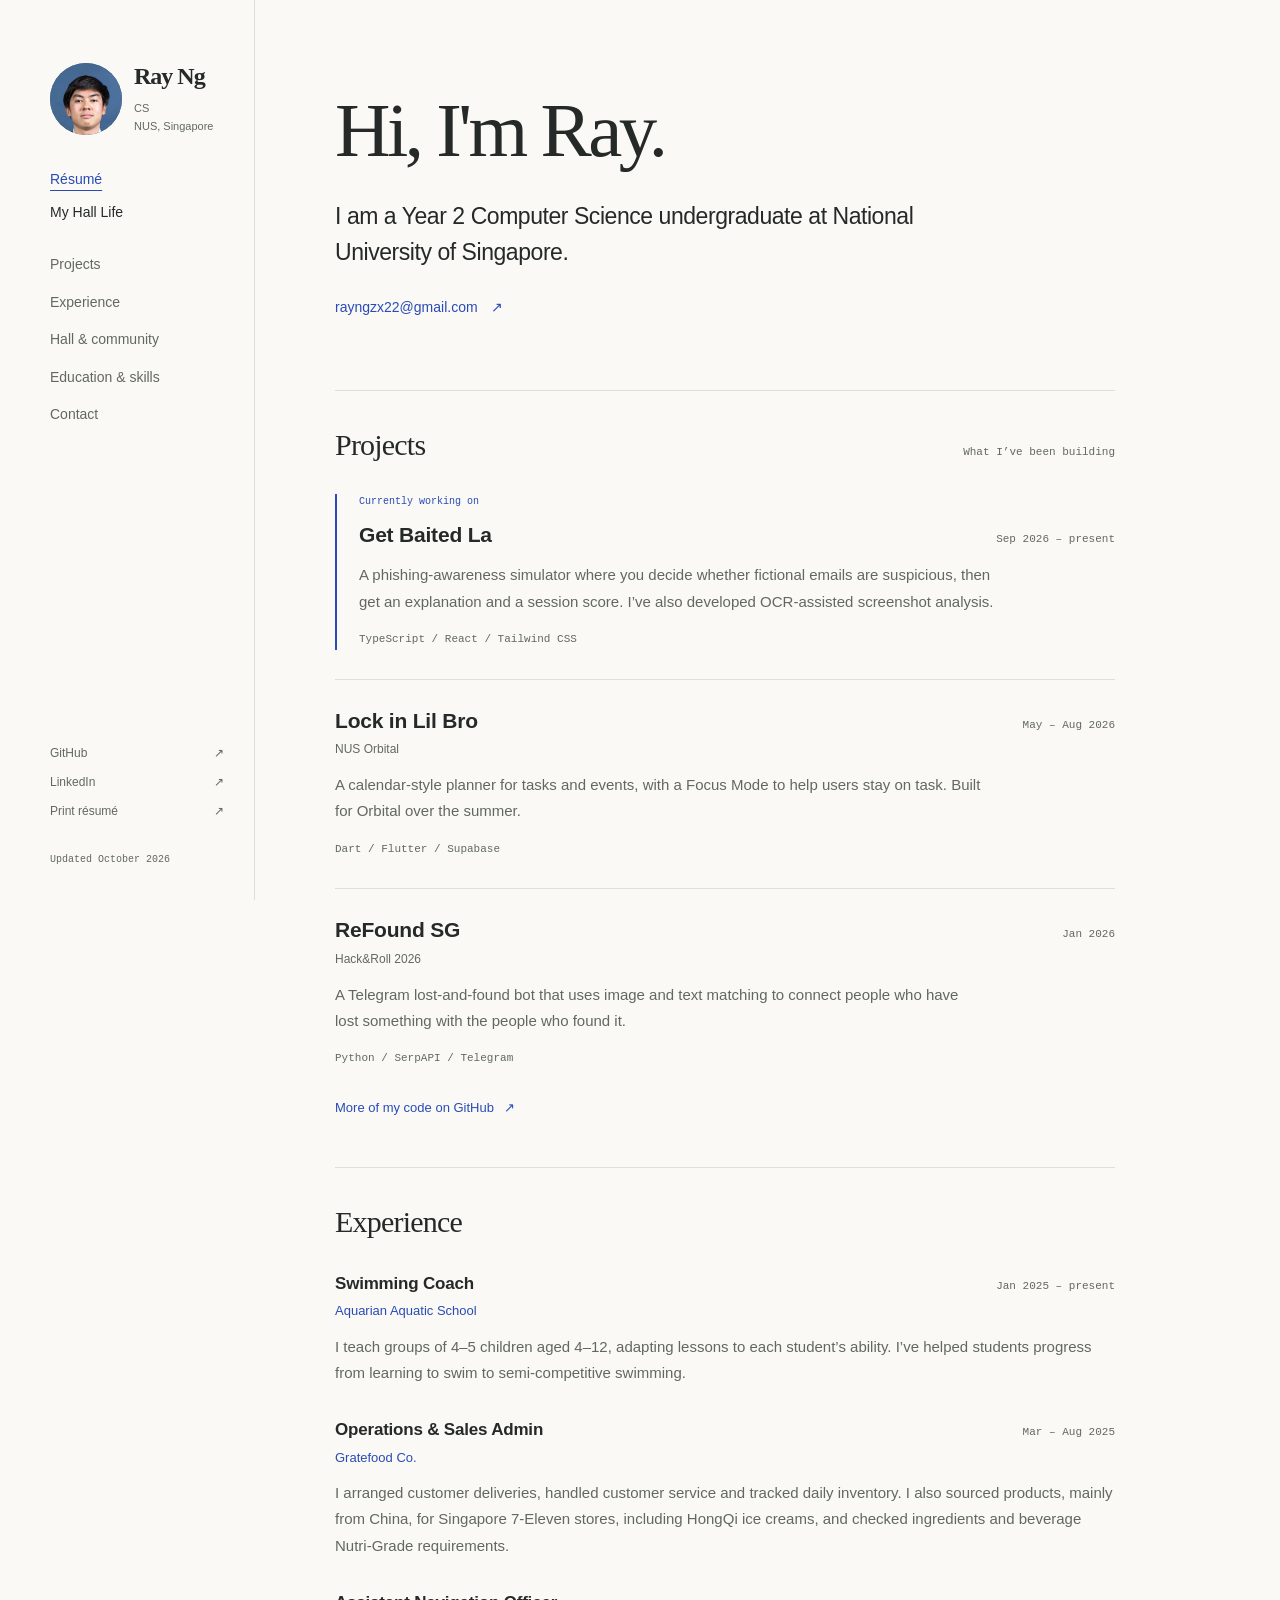
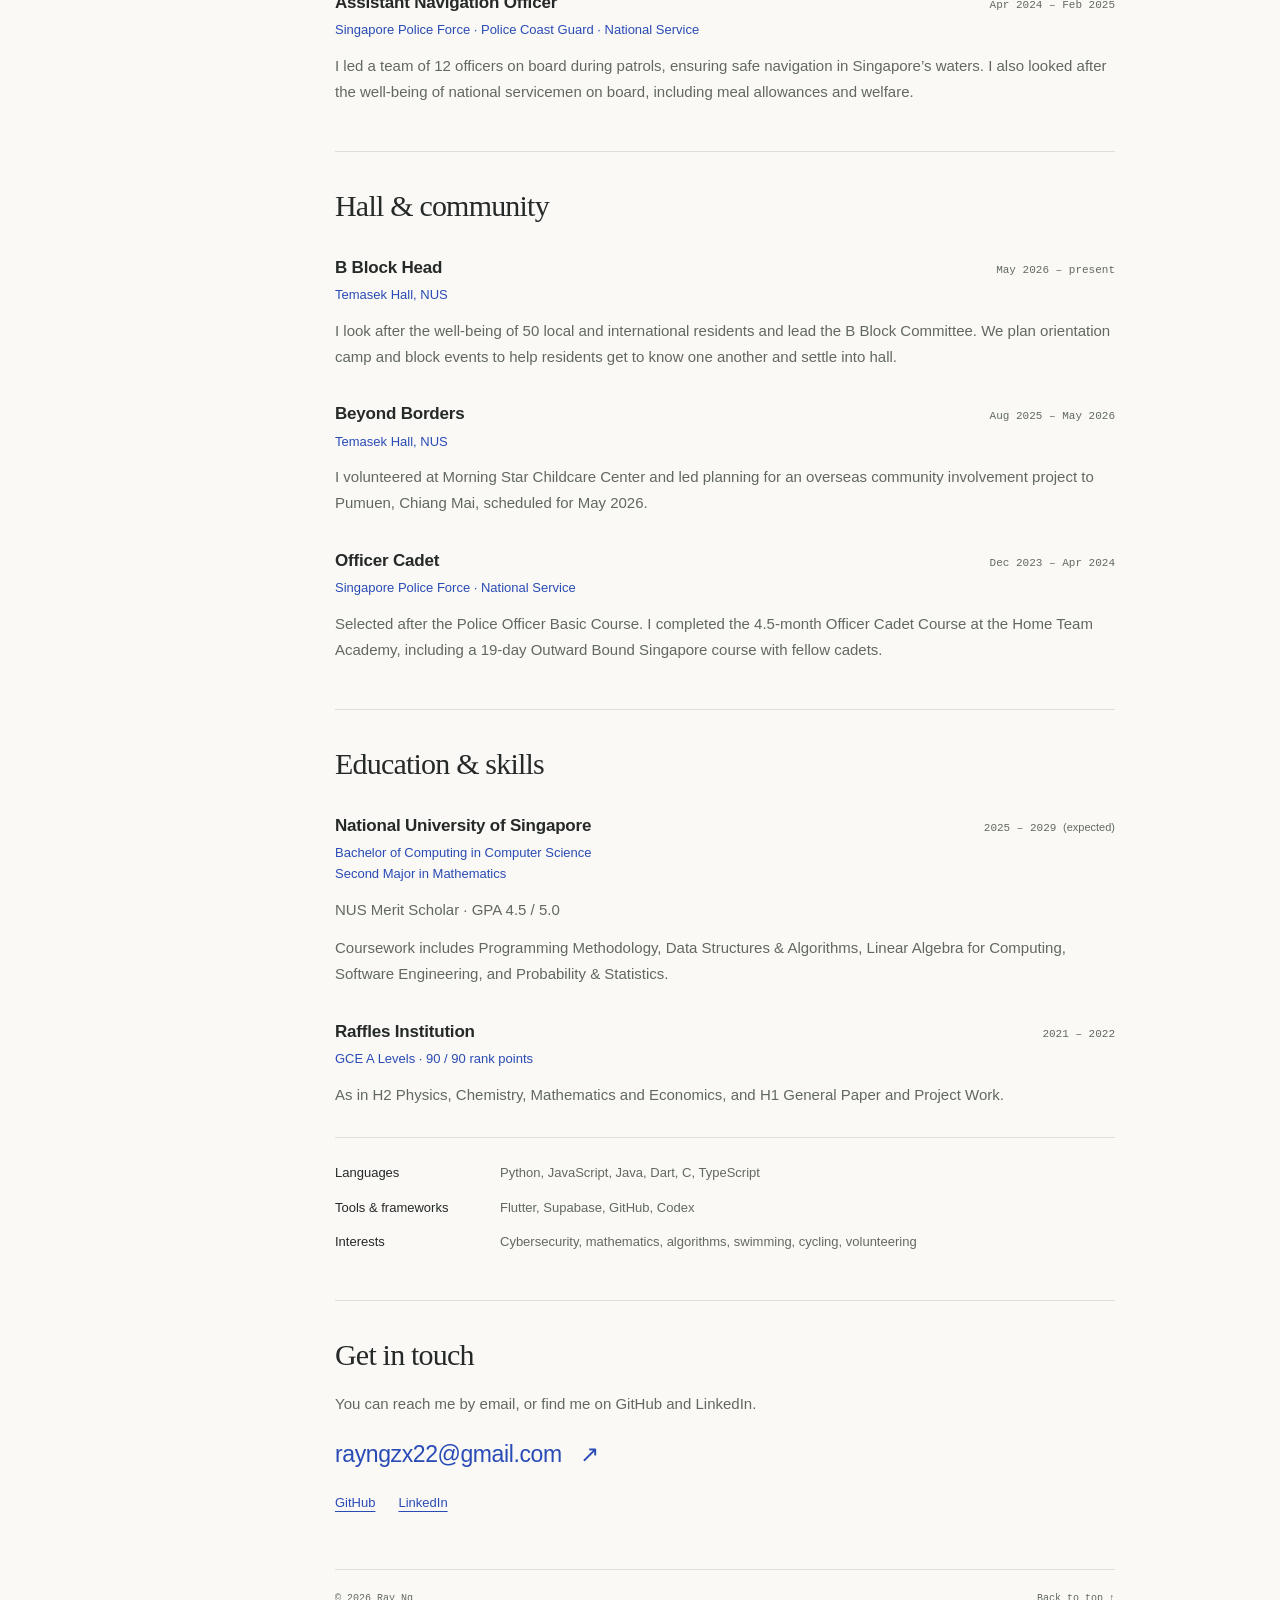
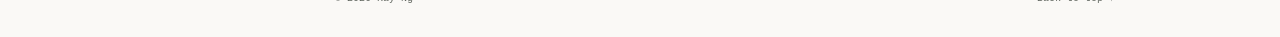
==== commit fe79791c: "Match sidebar portrait size to identity text height" ====
--- a/index.html
+++ b/index.html
@@ -12,7 +12,7 @@
   <link rel="canonical" href="https://rayyngg.github.io/">
   <title>Ray Ng</title>
   <link rel="icon" href="assets/favicon.svg" type="image/svg+xml">
-  <link rel="stylesheet" href="styles.css?v=20261029-sidebar-photo">
+  <link rel="stylesheet" href="styles.css?v=20261029-sidebar-photo-large">
   <script src="script.js" defer></script>
 </head>
 <body id="top">
--- a/styles.css
+++ b/styles.css
@@ -22,7 +22,7 @@
 .site-layout { width: min(1180px, calc(100% - 96px)); margin: 0 auto; display: grid; grid-template-columns: 205px minmax(0, 1fr); gap: 80px; }
 .sidebar { position: sticky; top: 0; align-self: start; height: 100vh; min-height: 620px; padding: 62px 30px 32px 0; border-right: 1px solid var(--line); display: flex; flex-direction: column; }
 .sidebar-profile { display: flex; align-items: center; gap: 12px; }
-.sidebar-identity { min-width: 0; }
+.sidebar-identity { min-width: 0; flex-shrink: 0; white-space: nowrap; }
 .wordmark { display: inline-block; color: var(--ink); font: 700 24px/1.2 var(--serif); letter-spacing: -1px; text-decoration: none; }
 .sidebar-note { font-size: 11px; line-height: 1.65; margin-top: 6px; }
 nav { display: grid; gap: 13px; margin-top: 57px; }
@@ -42,7 +42,7 @@
 .intro { padding: 65px 0 69px; }
 .intro-label { font: 11px/1.6 var(--mono); color: var(--muted); letter-spacing: .4px; }
 h1 { font: 400 clamp(54px, 6vw, 78px)/1.12 var(--serif); letter-spacing: -3.5px; margin: 23px 0 25px; }
-.profile-icon { display: block; flex: 0 0 48px; width: 48px; height: 48px; overflow: hidden; border-radius: 50%; background: #3e6286; }
+.profile-icon { display: block; flex: 0 0 72px; width: 72px; height: 72px; overflow: hidden; border-radius: 50%; background: #3e6286; }
 .profile-icon img { display: block; width: 100%; height: 100%; object-fit: cover; object-position: center top; transform: scale(1.7); transform-origin: 50% 20%; }
 .intro-lead { color: var(--ink); font-size: 23px; line-height: 1.55; letter-spacing: -.45px; max-width: 650px; }
 .intro > p:not(.intro-label):not(.intro-lead) { max-width: 610px; margin-top: 18px; }
@@ -121,7 +121,7 @@
 }
 @media (max-width: 1100px) {
   .site-layout { width: calc(100% - 64px); grid-template-columns: 175px minmax(0, 1fr); gap: 45px; }
-  .sidebar { padding-right: 22px; }
+  .sidebar { padding-right: 10px; }
   .item-heading { flex-wrap: wrap; gap: 2px 20px; }
 }
 @media (max-width: 760px) {
@@ -129,7 +129,6 @@
   .site-layout { display: block; width: calc(100% - 48px); }
   .sidebar { position: static; height: auto; min-height: 0; border: 0; border-bottom: 1px solid var(--line); padding: 25px 0 19px; display: block; }
   .wordmark { font-size: 25px; }
-  .profile-icon { flex-basis: 56px; width: 56px; height: 56px; }
   nav { display: flex; flex-wrap: wrap; gap: 7px 22px; margin-top: 20px; }
   nav a { font-size: 12px; }
   .view-tabs { margin-top: 19px; gap: 24px; }
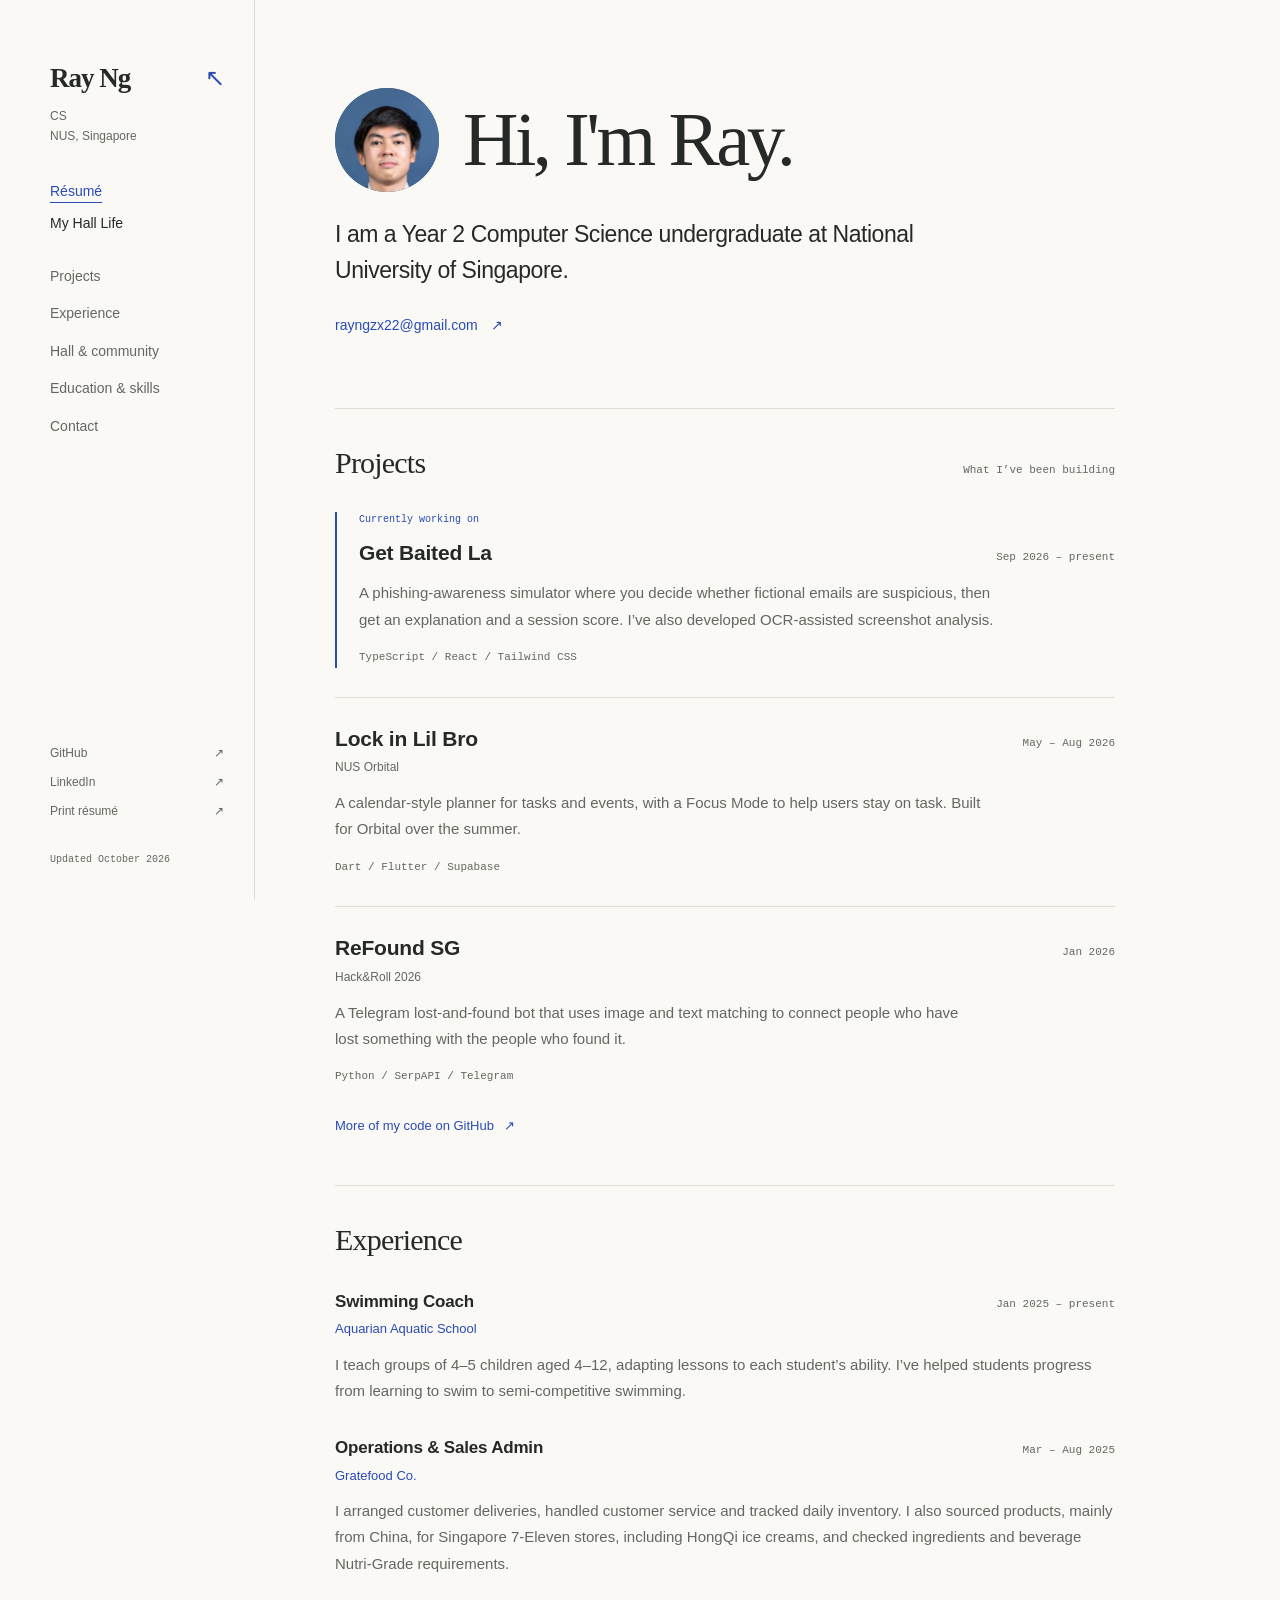
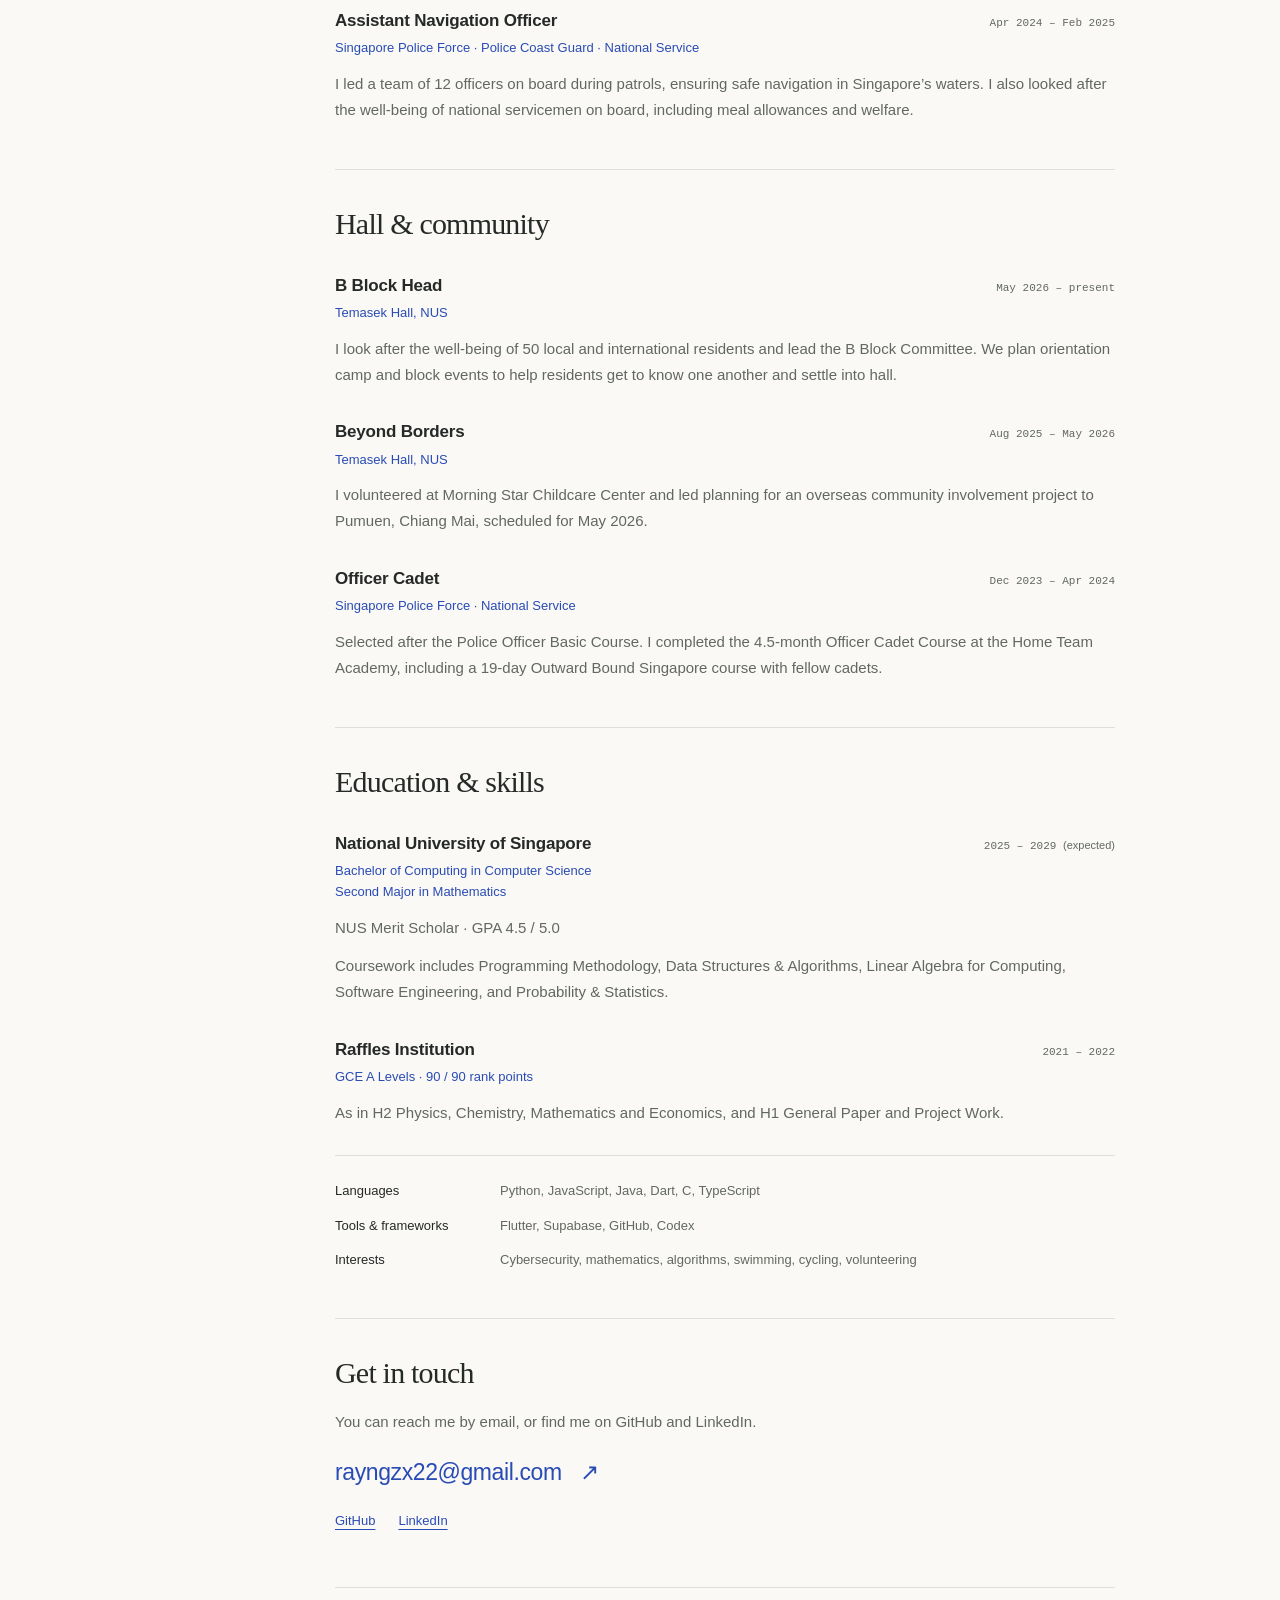
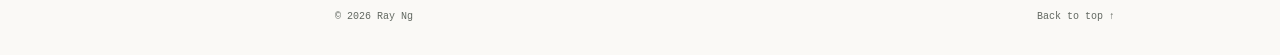
==== commit dc24abf7: "Restore original headshot placement beside homepage greeting" ====
--- a/index.html
+++ b/index.html
@@ -12,20 +12,15 @@
   <link rel="canonical" href="https://rayyngg.github.io/">
   <title>Ray Ng</title>
   <link rel="icon" href="assets/favicon.svg" type="image/svg+xml">
-  <link rel="stylesheet" href="styles.css?v=20261029-sidebar-photo-large">
+  <link rel="stylesheet" href="styles.css?v=20261029-hero-profile-restored">
   <script src="script.js" defer></script>
 </head>
 <body id="top">
   <a class="skip-link" href="#main">Skip to content</a>
   <div class="site-layout">
     <header class="sidebar">
-      <div class="sidebar-profile">
-        <span class="profile-icon"><img src="assets/profile.jpg" alt="Headshot of Ray" width="853" height="1280" fetchpriority="high" decoding="async"></span>
-        <div class="sidebar-identity">
-          <a class="wordmark" href="#top" aria-label="Ray Ng, back to top">Ray Ng</a>
-          <p class="sidebar-note">CS<br>NUS, Singapore</p>
-        </div>
-      </div>
+      <a class="wordmark" href="#top" aria-label="Ray Ng, back to top">Ray Ng<span aria-hidden="true">↖</span></a>
+      <p class="sidebar-note">CS<br>NUS, Singapore</p>
       <nav class="view-tabs" aria-label="Page navigation">
         <a href="index.html" aria-current="page">Résumé</a>
         <a href="hall-life.html">My Hall Life</a>
@@ -47,7 +42,10 @@
 
     <main id="main">
       <section class="intro" aria-labelledby="intro-title">
-        <h1 id="intro-title">Hi, I'm Ray.</h1>
+        <div class="intro-heading">
+          <span class="profile-icon"><img src="assets/profile.jpg" alt="Headshot of Ray" width="853" height="1280" fetchpriority="high" decoding="async"></span>
+          <h1 id="intro-title">Hi, I'm Ray.</h1>
+        </div>
         <p class="intro-lead">I am a Year 2 Computer Science undergraduate at National University of Singapore.</p>
         <a class="intro-contact" href="mailto:rayngzx22@gmail.com">rayngzx22@gmail.com <span aria-hidden="true">↗</span></a>
       </section>
--- a/styles.css
+++ b/styles.css
@@ -21,10 +21,9 @@
 p { color: var(--muted); }
 .site-layout { width: min(1180px, calc(100% - 96px)); margin: 0 auto; display: grid; grid-template-columns: 205px minmax(0, 1fr); gap: 80px; }
 .sidebar { position: sticky; top: 0; align-self: start; height: 100vh; min-height: 620px; padding: 62px 30px 32px 0; border-right: 1px solid var(--line); display: flex; flex-direction: column; }
-.sidebar-profile { display: flex; align-items: center; gap: 12px; }
-.sidebar-identity { min-width: 0; flex-shrink: 0; white-space: nowrap; }
-.wordmark { display: inline-block; color: var(--ink); font: 700 24px/1.2 var(--serif); letter-spacing: -1px; text-decoration: none; }
-.sidebar-note { font-size: 11px; line-height: 1.65; margin-top: 6px; }
+.wordmark { display: flex; align-items: center; justify-content: space-between; color: var(--ink); font: 700 27px/1.2 var(--serif); letter-spacing: -1px; text-decoration: none; }
+.wordmark span { font: 24px var(--sans); color: var(--blue); }
+.sidebar-note { font-size: 12px; line-height: 1.65; margin-top: 13px; }
 nav { display: grid; gap: 13px; margin-top: 57px; }
 nav a { width: fit-content; font-size: 14px; color: var(--muted); text-decoration: none; }
 nav a:hover { color: var(--blue); }
@@ -42,7 +41,9 @@
 .intro { padding: 65px 0 69px; }
 .intro-label { font: 11px/1.6 var(--mono); color: var(--muted); letter-spacing: .4px; }
 h1 { font: 400 clamp(54px, 6vw, 78px)/1.12 var(--serif); letter-spacing: -3.5px; margin: 23px 0 25px; }
-.profile-icon { display: block; flex: 0 0 72px; width: 72px; height: 72px; overflow: hidden; border-radius: 50%; background: #3e6286; }
+.intro-heading { display: flex; align-items: center; gap: 24px; margin: 23px 0 25px; }
+.intro-heading h1 { margin: 0; }
+.profile-icon { display: block; flex: 0 0 104px; width: 104px; height: 104px; overflow: hidden; border-radius: 50%; background: #3e6286; }
 .profile-icon img { display: block; width: 100%; height: 100%; object-fit: cover; object-position: center top; transform: scale(1.7); transform-origin: 50% 20%; }
 .intro-lead { color: var(--ink); font-size: 23px; line-height: 1.55; letter-spacing: -.45px; max-width: 650px; }
 .intro > p:not(.intro-label):not(.intro-lead) { max-width: 610px; margin-top: 18px; }
@@ -121,14 +122,15 @@
 }
 @media (max-width: 1100px) {
   .site-layout { width: calc(100% - 64px); grid-template-columns: 175px minmax(0, 1fr); gap: 45px; }
-  .sidebar { padding-right: 10px; }
+  .sidebar { padding-right: 22px; }
   .item-heading { flex-wrap: wrap; gap: 2px 20px; }
 }
 @media (max-width: 760px) {
   html { scroll-padding-top: 20px; }
   .site-layout { display: block; width: calc(100% - 48px); }
   .sidebar { position: static; height: auto; min-height: 0; border: 0; border-bottom: 1px solid var(--line); padding: 25px 0 19px; display: block; }
-  .wordmark { font-size: 25px; }
+  .wordmark { width: fit-content; gap: 18px; font-size: 25px; }
+  .sidebar-note { display: none; }
   nav { display: flex; flex-wrap: wrap; gap: 7px 22px; margin-top: 20px; }
   nav a { font-size: 12px; }
   .view-tabs { margin-top: 19px; gap: 24px; }
@@ -137,6 +139,9 @@
   .sidebar-bottom { display: none; }
   .intro { padding: 42px 0 46px; }
   h1 { font-size: 61px; margin-top: 18px; margin-bottom: 23px; }
+  .intro-heading { gap: 18px; margin-top: 18px; margin-bottom: 23px; }
+  .intro-heading h1 { font-size: clamp(32px, 6.7vw, 50px); letter-spacing: -1.5px; }
+  .profile-icon { flex-basis: 76px; width: 76px; height: 76px; }
   .intro-lead { font-size: 21px; max-width: 560px; }
   .intro > p:not(.intro-label):not(.intro-lead) { font-size: 15px; }
   .section { padding: 29px 0 36px; }
@@ -155,6 +160,9 @@
   .site-layout { width: calc(100% - 40px); }
   nav { gap: 7px 18px; }
   h1 { font-size: 54px; letter-spacing: -2.5px; }
+  .intro-heading { gap: 12px; }
+  .intro-heading h1 { font-size: clamp(30px, 9vw, 38px); }
+  .profile-icon { flex-basis: 56px; width: 56px; height: 56px; }
   .intro-lead { font-size: 20px; }
   .margin-note { display: none; }
   .item-heading { display: block; }
@@ -177,6 +185,9 @@
   .sidebar, .skip-link, .intro-contact, .section-link, .site-footer, .margin-note { display: none; }
   .intro { padding: 0 0 20px; }
   h1 { font-size: 36pt; margin: 10px 0 14px; }
+  .intro-heading { margin: 10px 0 14px; gap: 16px; }
+  .intro-heading h1 { font-size: 36pt; }
+  .profile-icon { flex-basis: 64px; width: 64px; height: 64px; }
   .intro-lead { font-size: 14pt; }
   .intro > p:not(.intro-label):not(.intro-lead) { margin-top: 10px; }
   .section { padding: 20px 0; }
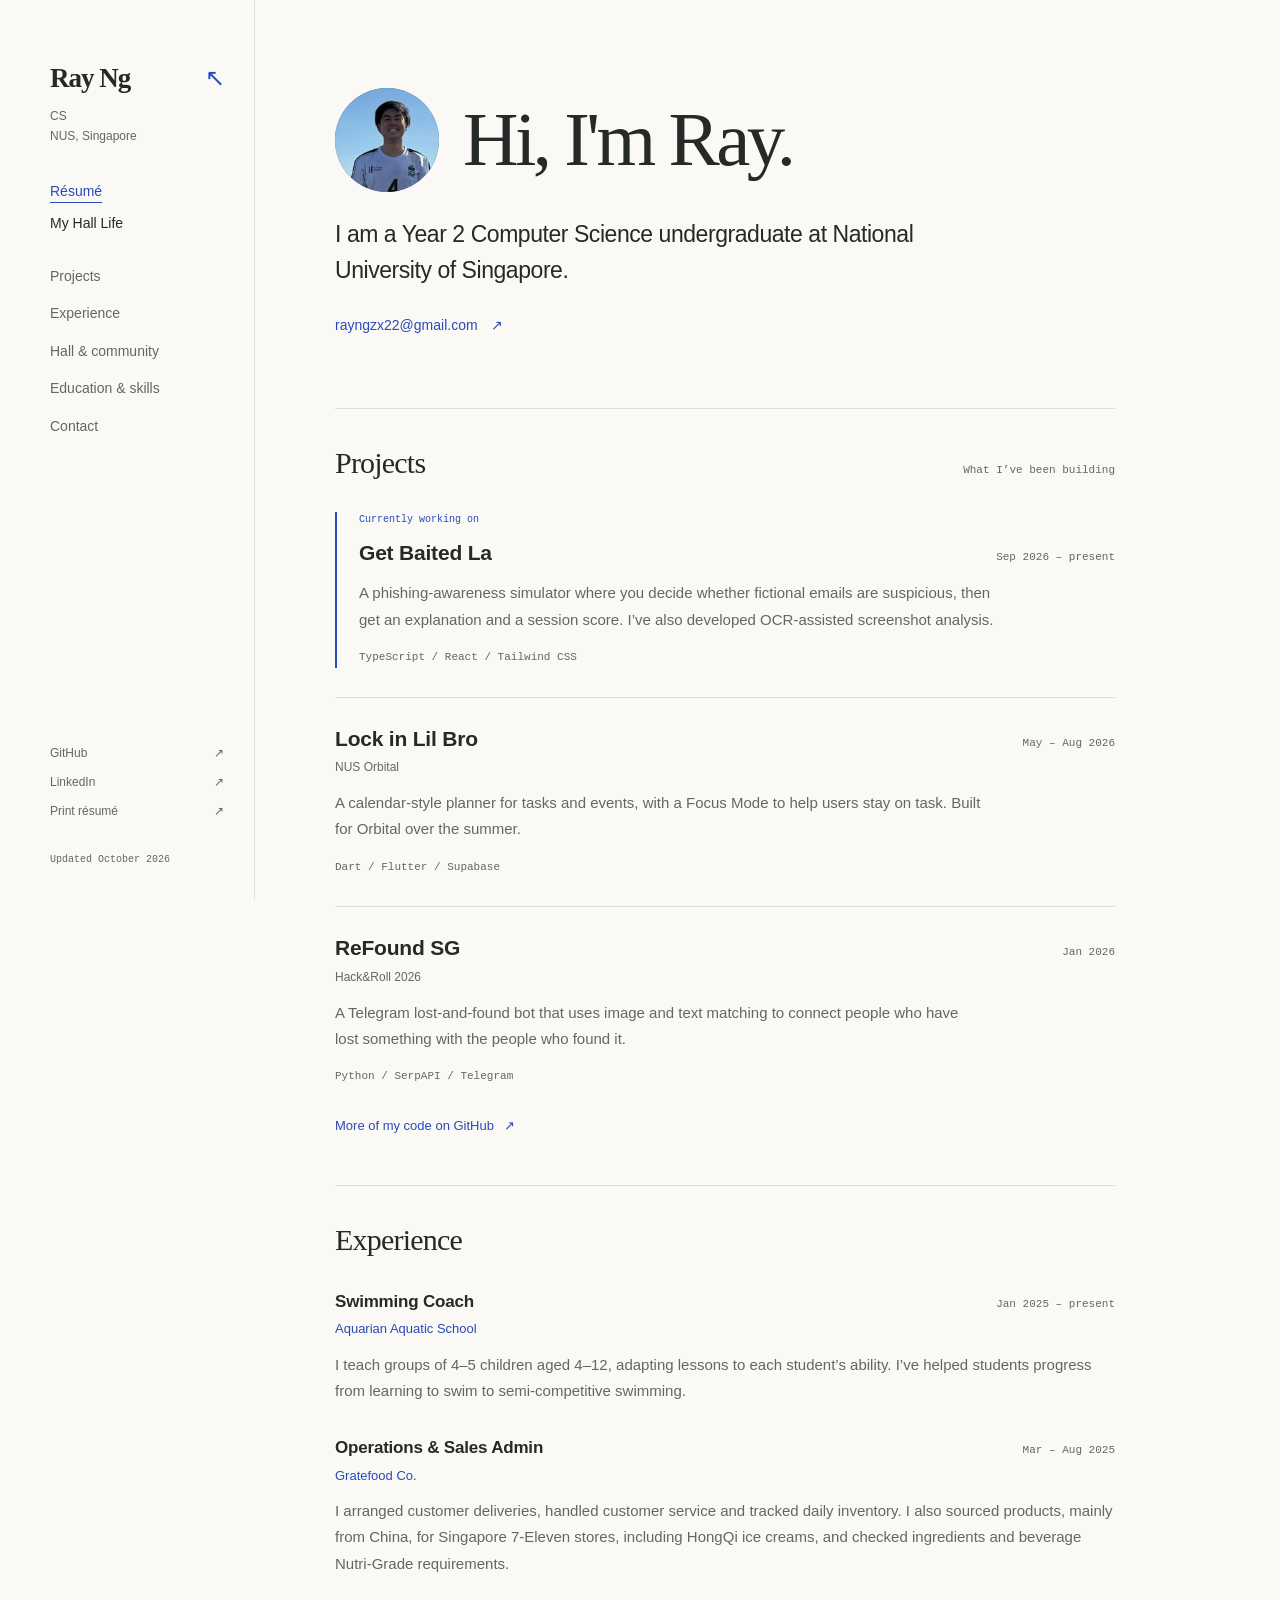
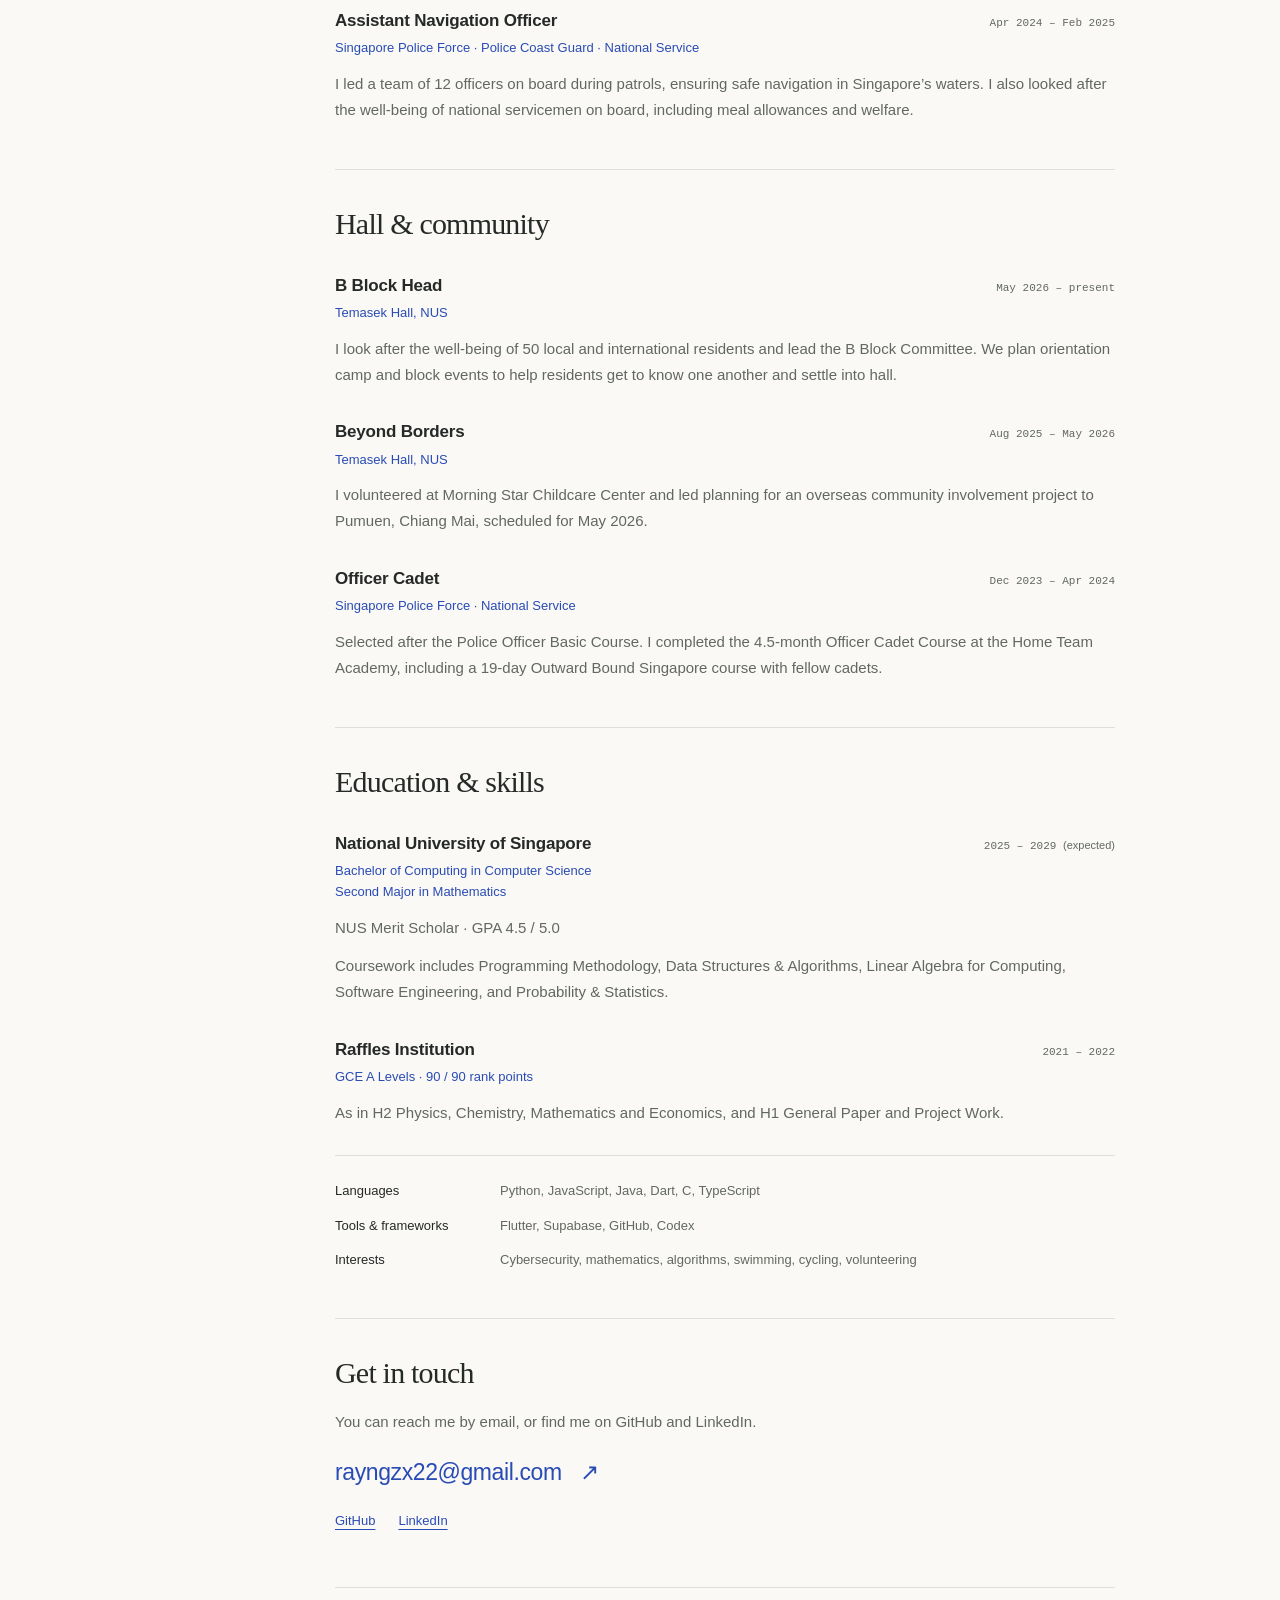
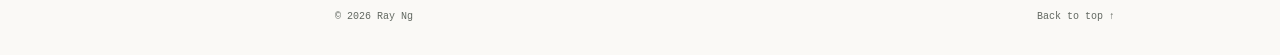
==== commit 30f0a9bb: "Replace profile photo with closer crop of original" ====
--- a/index.html
+++ b/index.html
@@ -12,7 +12,7 @@
   <link rel="canonical" href="https://rayyngg.github.io/">
   <title>Ray Ng</title>
   <link rel="icon" href="assets/favicon.svg" type="image/svg+xml">
-  <link rel="stylesheet" href="styles.css?v=20261029-hero-profile-restored">
+  <link rel="stylesheet" href="styles.css?v=20261103-profile-photo">
   <script src="script.js" defer></script>
 </head>
 <body id="top">
@@ -43,7 +43,7 @@
     <main id="main">
       <section class="intro" aria-labelledby="intro-title">
         <div class="intro-heading">
-          <span class="profile-icon"><img src="assets/profile.jpg" alt="Headshot of Ray" width="853" height="1280" fetchpriority="high" decoding="async"></span>
+          <span class="profile-icon"><img src="assets/profile.jpg?v=20261103" alt="Ray smiling with the ocean in the background" width="960" height="1280" fetchpriority="high" decoding="async"></span>
           <h1 id="intro-title">Hi, I'm Ray.</h1>
         </div>
         <p class="intro-lead">I am a Year 2 Computer Science undergraduate at National University of Singapore.</p>
--- a/styles.css
+++ b/styles.css
@@ -44,7 +44,7 @@
 .intro-heading { display: flex; align-items: center; gap: 24px; margin: 23px 0 25px; }
 .intro-heading h1 { margin: 0; }
 .profile-icon { display: block; flex: 0 0 104px; width: 104px; height: 104px; overflow: hidden; border-radius: 50%; background: #3e6286; }
-.profile-icon img { display: block; width: 100%; height: 100%; object-fit: cover; object-position: center top; transform: scale(1.7); transform-origin: 50% 20%; }
+.profile-icon img { display: block; width: 100%; height: 100%; object-fit: cover; object-position: 52% 59.5%; transform: scale(6); transform-origin: 52% 59.5%; }
 .intro-lead { color: var(--ink); font-size: 23px; line-height: 1.55; letter-spacing: -.45px; max-width: 650px; }
 .intro > p:not(.intro-label):not(.intro-lead) { max-width: 610px; margin-top: 18px; }
 .intro-contact { display: inline-block; margin-top: 25px; font-size: 14px; text-decoration: none; }
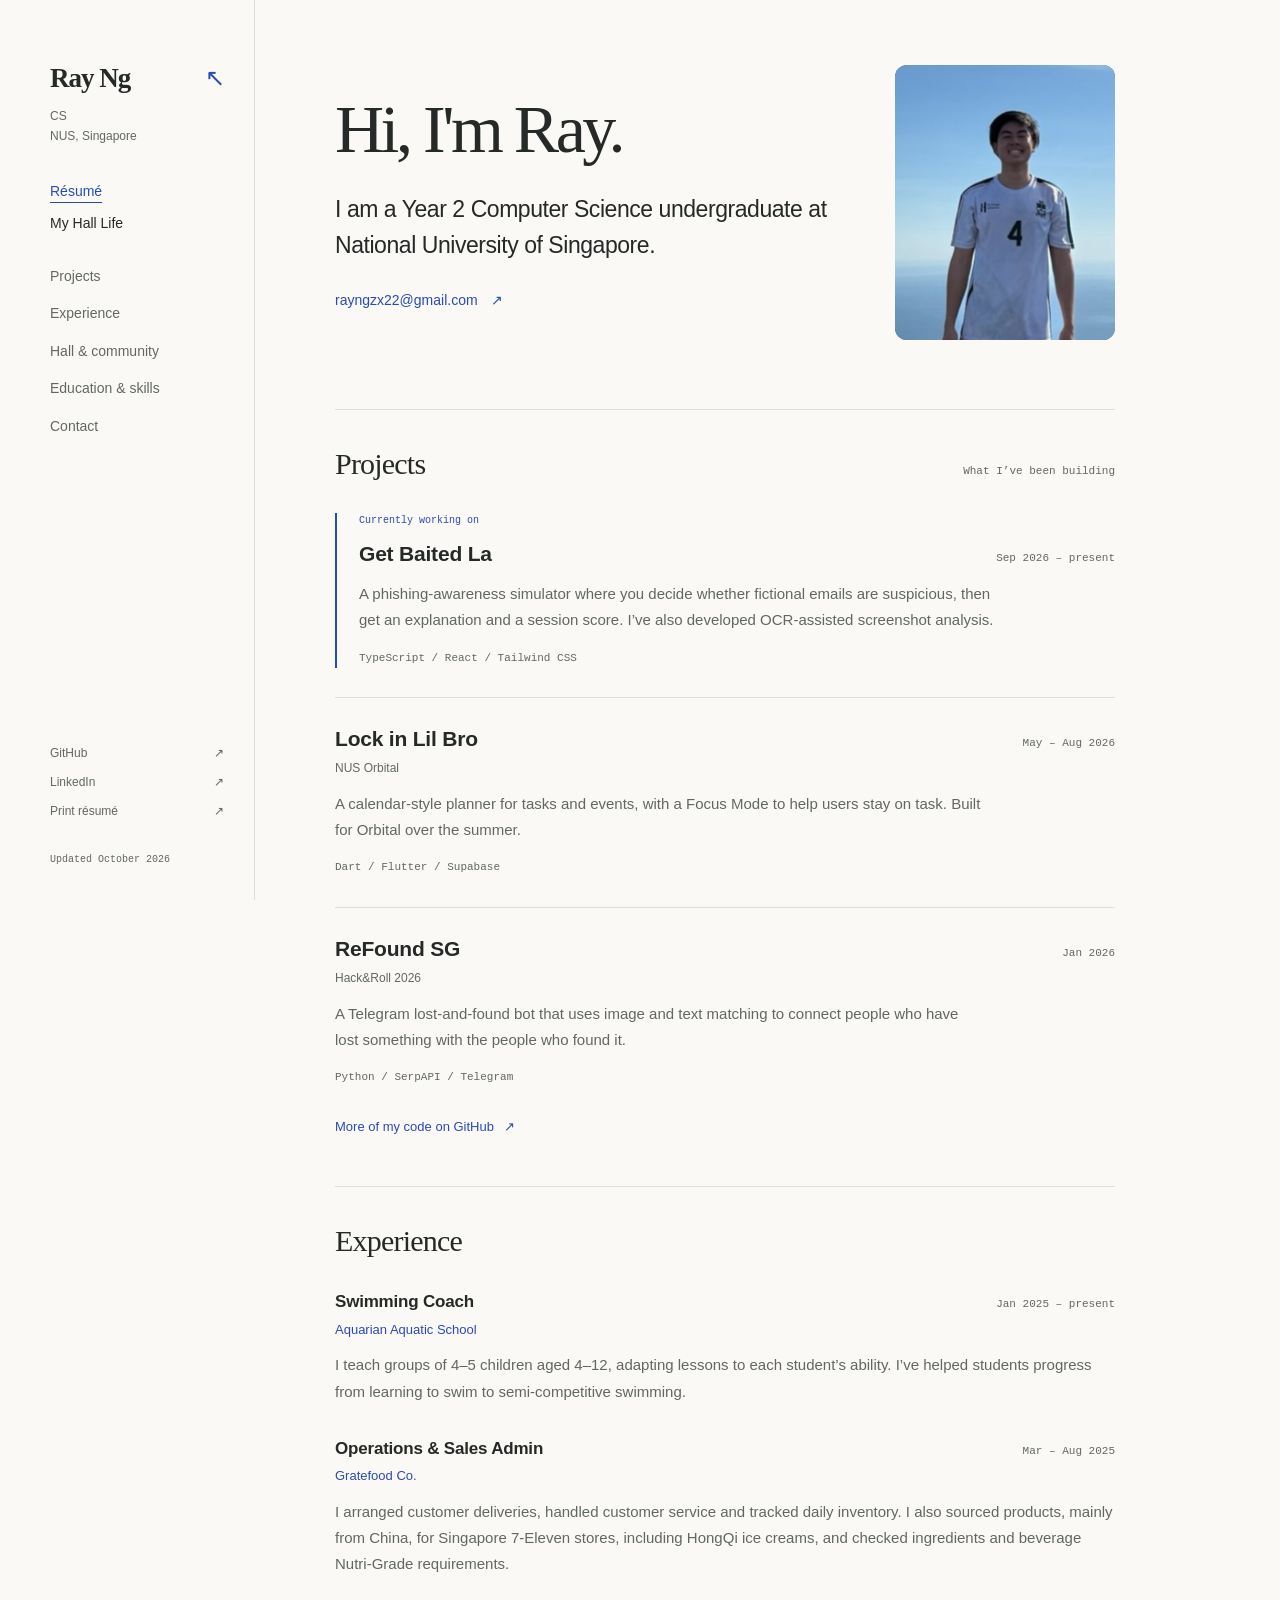
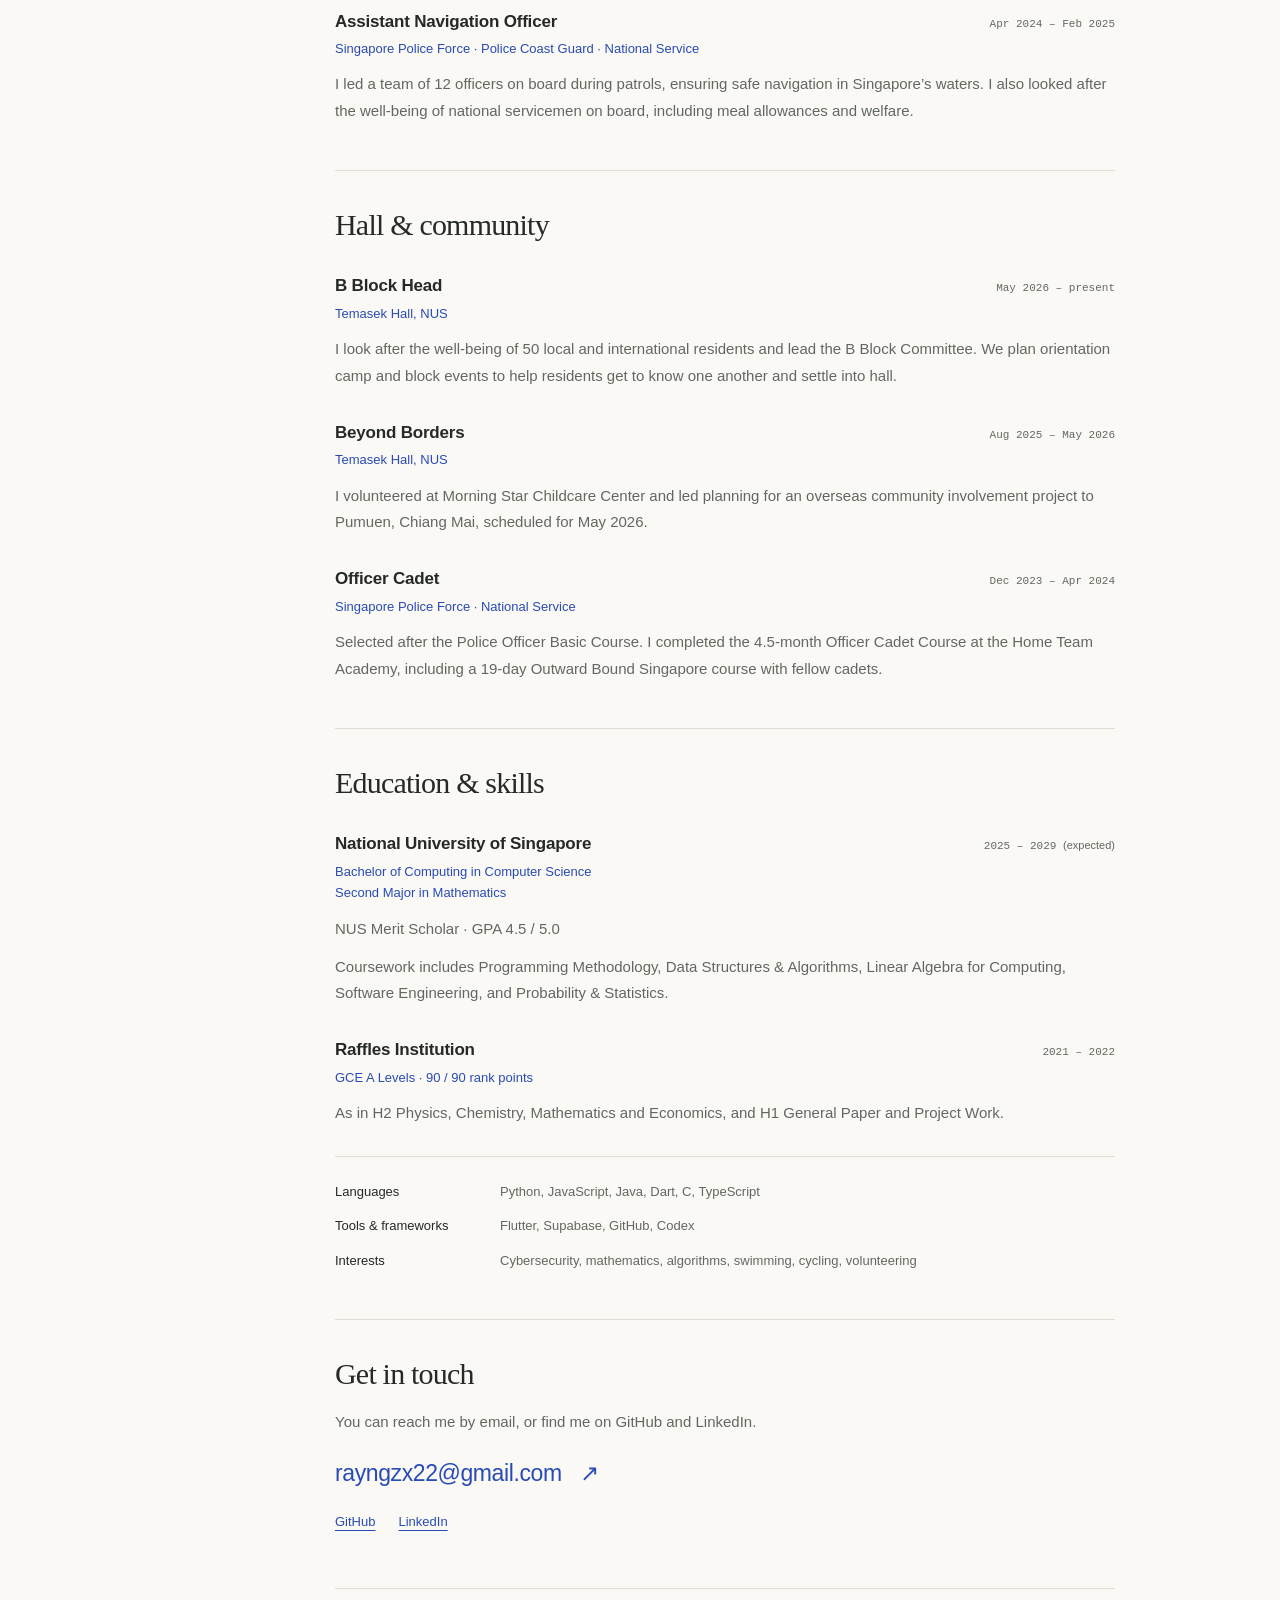
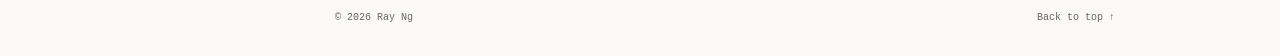
==== commit 659983ef: "Move larger profile portrait beside introduction" ====
--- a/index.html
+++ b/index.html
@@ -12,7 +12,7 @@
   <link rel="canonical" href="https://rayyngg.github.io/">
   <title>Ray Ng</title>
   <link rel="icon" href="assets/favicon.svg" type="image/svg+xml">
-  <link rel="stylesheet" href="styles.css?v=20261103-profile-photo">
+  <link rel="stylesheet" href="styles.css?v=20261103-profile-layout">
   <script src="script.js" defer></script>
 </head>
 <body id="top">
@@ -42,12 +42,12 @@
 
     <main id="main">
       <section class="intro" aria-labelledby="intro-title">
-        <div class="intro-heading">
-          <span class="profile-icon"><img src="assets/profile.jpg?v=20261103" alt="Ray smiling with the ocean in the background" width="960" height="1280" fetchpriority="high" decoding="async"></span>
+        <div class="intro-copy">
           <h1 id="intro-title">Hi, I'm Ray.</h1>
+          <p class="intro-lead">I am a Year 2 Computer Science undergraduate at National University of Singapore.</p>
+          <a class="intro-contact" href="mailto:rayngzx22@gmail.com">rayngzx22@gmail.com <span aria-hidden="true">↗</span></a>
         </div>
-        <p class="intro-lead">I am a Year 2 Computer Science undergraduate at National University of Singapore.</p>
-        <a class="intro-contact" href="mailto:rayngzx22@gmail.com">rayngzx22@gmail.com <span aria-hidden="true">↗</span></a>
+        <div class="intro-portrait"><img src="assets/profile.jpg?v=20261103" alt="Ray smiling with the ocean in the background" width="960" height="1280" fetchpriority="high" decoding="async"></div>
       </section>
 
       <section id="projects" class="section" aria-labelledby="projects-title">
--- a/styles.css
+++ b/styles.css
@@ -38,13 +38,13 @@
 .print-button[hidden] { display: none; }
 .sidebar-bottom p { margin-top: 22px; font: 10px/1.6 var(--mono); }
 main { min-width: 0; max-width: 780px; }
-.intro { padding: 65px 0 69px; }
+.intro { display: grid; grid-template-columns: minmax(0, 1fr) clamp(160px, 18vw, 220px); align-items: center; gap: 32px; padding: 65px 0 69px; }
 .intro-label { font: 11px/1.6 var(--mono); color: var(--muted); letter-spacing: .4px; }
 h1 { font: 400 clamp(54px, 6vw, 78px)/1.12 var(--serif); letter-spacing: -3.5px; margin: 23px 0 25px; }
-.intro-heading { display: flex; align-items: center; gap: 24px; margin: 23px 0 25px; }
-.intro-heading h1 { margin: 0; }
-.profile-icon { display: block; flex: 0 0 104px; width: 104px; height: 104px; overflow: hidden; border-radius: 50%; background: #3e6286; }
-.profile-icon img { display: block; width: 100%; height: 100%; object-fit: cover; object-position: 52% 59.5%; transform: scale(6); transform-origin: 52% 59.5%; }
+.intro-copy { min-width: 0; }
+.intro-copy h1 { font-size: clamp(42px, 5.4vw, 68px); margin: 0 0 25px; }
+.intro-portrait { width: 100%; aspect-ratio: 4 / 5; overflow: hidden; border-radius: 12px; background: #3e6286; }
+.intro-portrait img { display: block; width: 100%; height: 100%; object-fit: cover; object-position: 52% 65%; transform: scale(4); transform-origin: 52% 65%; }
 .intro-lead { color: var(--ink); font-size: 23px; line-height: 1.55; letter-spacing: -.45px; max-width: 650px; }
 .intro > p:not(.intro-label):not(.intro-lead) { max-width: 610px; margin-top: 18px; }
 .intro-contact { display: inline-block; margin-top: 25px; font-size: 14px; text-decoration: none; }
@@ -139,9 +139,7 @@
   .sidebar-bottom { display: none; }
   .intro { padding: 42px 0 46px; }
   h1 { font-size: 61px; margin-top: 18px; margin-bottom: 23px; }
-  .intro-heading { gap: 18px; margin-top: 18px; margin-bottom: 23px; }
-  .intro-heading h1 { font-size: clamp(32px, 6.7vw, 50px); letter-spacing: -1.5px; }
-  .profile-icon { flex-basis: 76px; width: 76px; height: 76px; }
+  .intro-copy h1 { font-size: clamp(42px, 7vw, 54px); letter-spacing: -1.5px; }
   .intro-lead { font-size: 21px; max-width: 560px; }
   .intro > p:not(.intro-label):not(.intro-lead) { font-size: 15px; }
   .section { padding: 29px 0 36px; }
@@ -156,13 +154,14 @@
   .hall-intro p { font-size: 15px; }
   .hall-thumbnails { grid-template-columns: repeat(5, minmax(0, 1fr)); gap: 8px; }
 }
+@media (max-width: 560px) {
+  .intro { grid-template-columns: 1fr; gap: 28px; }
+  .intro-portrait { width: 200px; }
+}
 @media (max-width: 420px) {
   .site-layout { width: calc(100% - 40px); }
   nav { gap: 7px 18px; }
   h1 { font-size: 54px; letter-spacing: -2.5px; }
-  .intro-heading { gap: 12px; }
-  .intro-heading h1 { font-size: clamp(30px, 9vw, 38px); }
-  .profile-icon { flex-basis: 56px; width: 56px; height: 56px; }
   .intro-lead { font-size: 20px; }
   .margin-note { display: none; }
   .item-heading { display: block; }
@@ -182,12 +181,10 @@
   body { background: white; color: #111; font-size: 10pt; line-height: 1.5; }
   .site-layout { display: block; width: 100%; }
   main { max-width: none; }
-  .sidebar, .skip-link, .intro-contact, .section-link, .site-footer, .margin-note { display: none; }
-  .intro { padding: 0 0 20px; }
+  .sidebar, .skip-link, .intro-contact, .intro-portrait, .section-link, .site-footer, .margin-note { display: none; }
+  .intro { display: block; padding: 0 0 20px; }
   h1 { font-size: 36pt; margin: 10px 0 14px; }
-  .intro-heading { margin: 10px 0 14px; gap: 16px; }
-  .intro-heading h1 { font-size: 36pt; }
-  .profile-icon { flex-basis: 64px; width: 64px; height: 64px; }
+  .intro-copy h1 { font-size: 36pt; margin: 10px 0 14px; }
   .intro-lead { font-size: 14pt; }
   .intro > p:not(.intro-label):not(.intro-lead) { margin-top: 10px; }
   .section { padding: 20px 0; }
